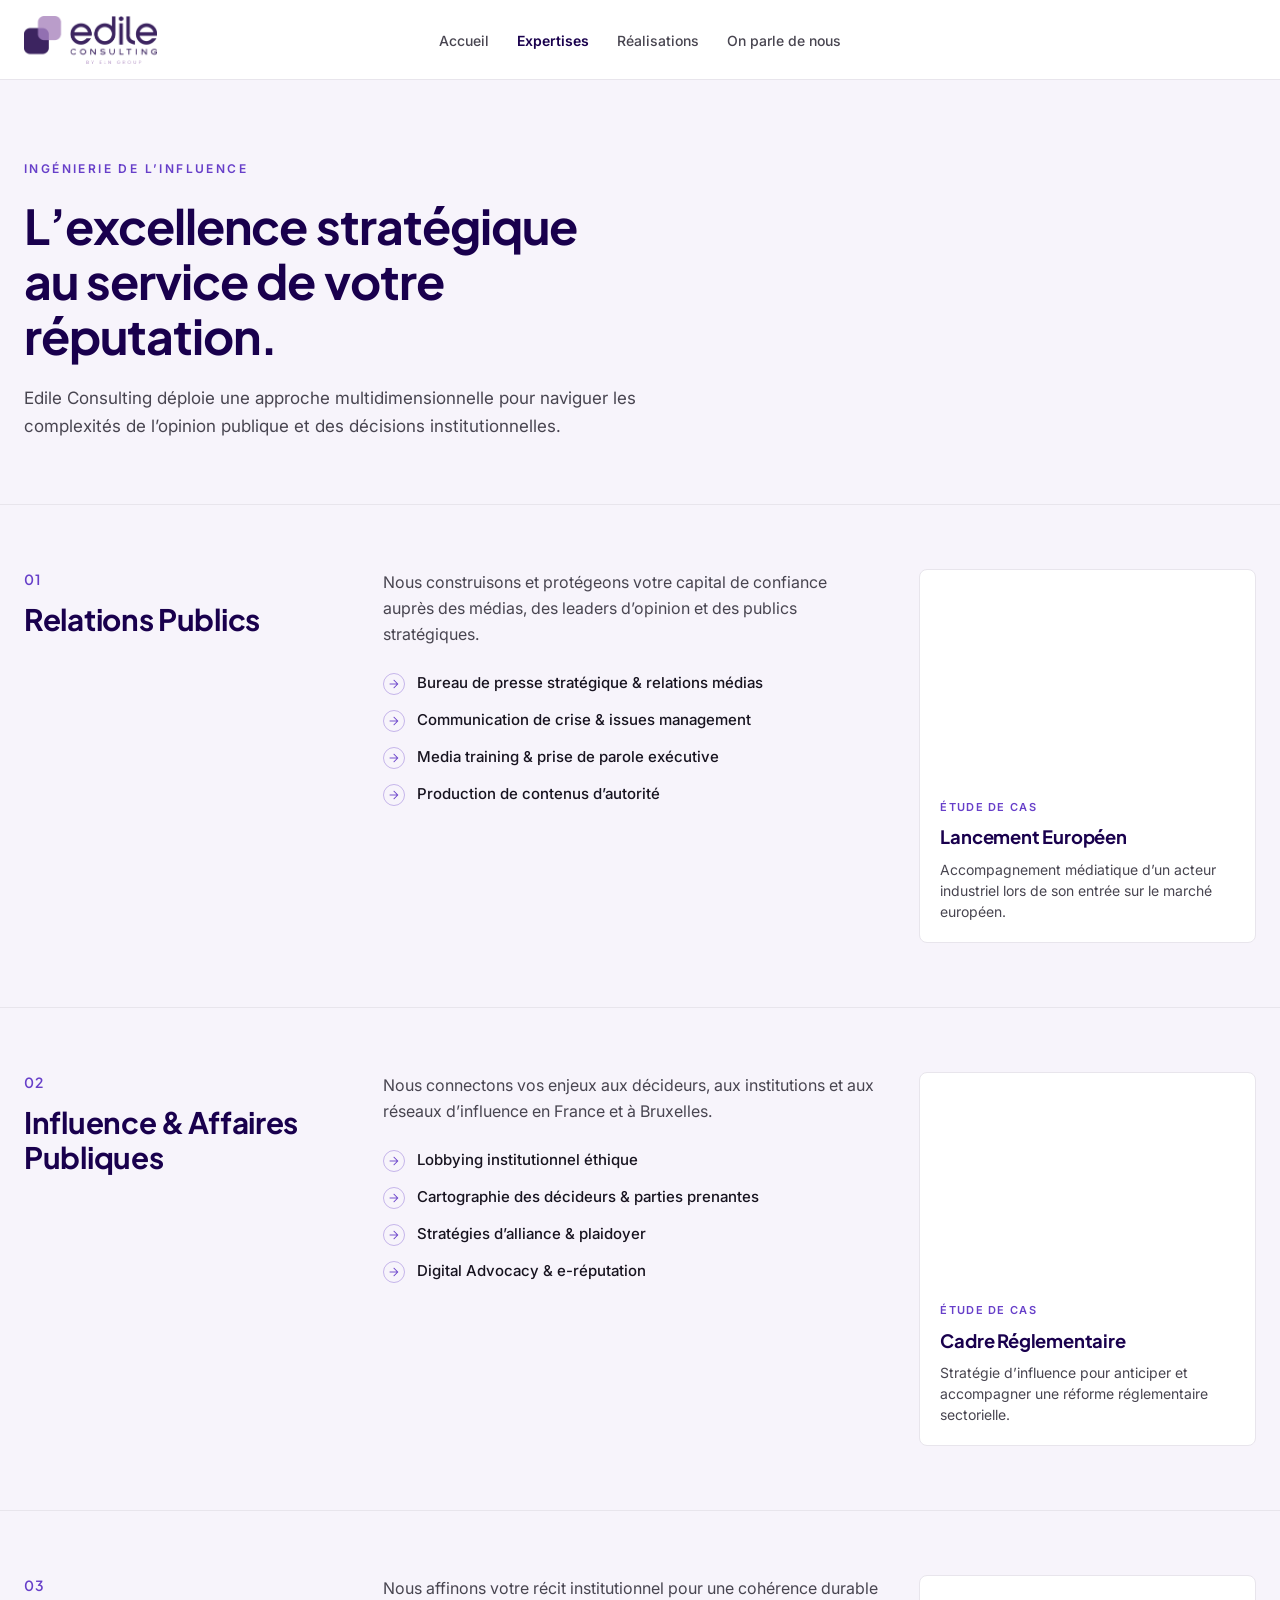
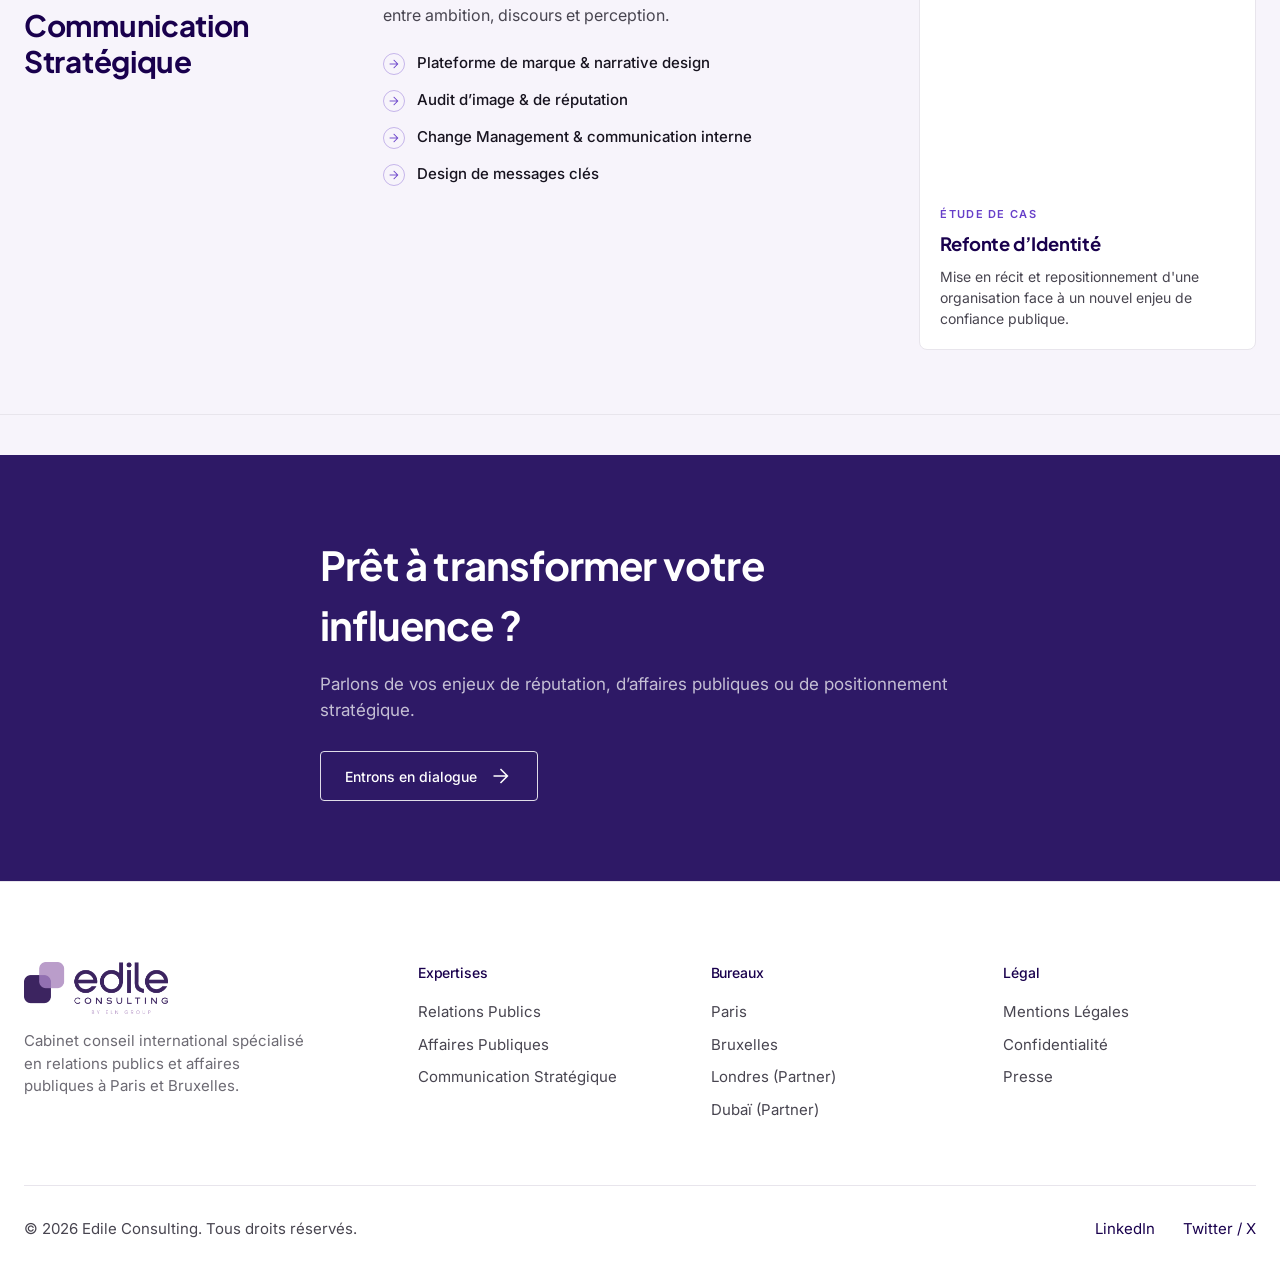
==== expertises.html @ f1bbdf35 "COMMIT 1" ====
<!DOCTYPE html>
<html lang="fr" class="scroll-smooth">
<head>
  <meta charset="utf-8" />
  <meta name="viewport" content="width=device-width, initial-scale=1.0" />
  <meta name="description" content="Nos expertises — Relations Publics, Influence & Affaires Publiques, Communication Stratégique | Edile Consulting." />
  <title>Nos Expertises | Edile Consulting</title>
  <link rel="icon" href="favicon.ico" sizes="any" />
  <link rel="icon" type="image/png" href="LOGO/favicon.png" />
  <link rel="apple-touch-icon" href="LOGO/favicon.png" />
  <link rel="preconnect" href="https://fonts.googleapis.com" />
  <link rel="preconnect" href="https://fonts.gstatic.com" crossorigin />
  <link href="https://fonts.googleapis.com/css2?family=Plus+Jakarta+Sans:wght@400;500;600;700&amp;family=Inter:wght@400;500;600&amp;display=swap" rel="stylesheet" />
  <link href="https://fonts.googleapis.com/css2?family=Material+Symbols+Outlined:opsz,wght,FILL,GRAD@24,300,0,0&amp;display=swap" rel="stylesheet" />
  <link rel="stylesheet" href="css/styles.css" />
</head>
<body class="page-inner">
  <header class="site-header is-scrolled" id="main-nav">
    <div class="container header-inner">
      <a class="logo" href="index.html">
        <img src="LOGO/edile%20logo1.png" alt="Edile Consulting" width="180" height="65" />
      </a>

      <nav class="nav-desktop" aria-label="Navigation principale">
        <a href="index.html">Accueil</a>
        <a href="expertises.html" aria-current="page">Expertises</a>
        <a href="realisations.html">Réalisations</a>
        <a href="on-parle-de-nous.html">On parle de nous</a>
      </nav>

      <button class="menu-toggle" type="button" aria-label="Ouvrir le menu" aria-expanded="false" aria-controls="mobile-menu">
        <span class="material-symbols-outlined" aria-hidden="true">menu</span>
      </button>
    </div>

    <nav class="nav-mobile" id="mobile-menu" aria-label="Navigation mobile" hidden>
      <a href="index.html">Accueil</a>
      <a href="expertises.html" aria-current="page">Expertises</a>
      <a href="realisations.html">Réalisations</a>
      <a href="on-parle-de-nous.html">On parle de nous</a>
    </nav>
  </header>

  <main>
    <section class="exp-hero" aria-labelledby="expertises-title">
      <div class="container">
        <span class="eyebrow">Ingénierie de l’influence</span>
        <h1 id="expertises-title">L’excellence stratégique au service de votre réputation.</h1>
        <p class="exp-hero-lead">
          Edile Consulting déploie une approche multidimensionnelle pour naviguer les complexités de l’opinion publique et des décisions institutionnelles.
        </p>
      </div>
    </section>

    <section class="exp-blocks" aria-label="Domaines d’expertise">
      <!-- 01 -->
      <article class="exp-block" id="relations-publics" data-reveal>
        <div class="container exp-block-grid">
          <header class="exp-block-head">
            <span class="exp-block-num">01</span>
            <h2>Relations Publics</h2>
          </header>

          <div class="exp-block-body">
            <p>
              Nous construisons et protégeons votre capital de confiance auprès des médias, des leaders d’opinion et des publics stratégiques.
            </p>
            <ul class="exp-list">
              <li>
                <span class="material-symbols-outlined" aria-hidden="true">arrow_forward</span>
                Bureau de presse stratégique &amp; relations médias
              </li>
              <li>
                <span class="material-symbols-outlined" aria-hidden="true">arrow_forward</span>
                Communication de crise &amp; issues management
              </li>
              <li>
                <span class="material-symbols-outlined" aria-hidden="true">arrow_forward</span>
                Media training &amp; prise de parole exécutive
              </li>
              <li>
                <span class="material-symbols-outlined" aria-hidden="true">arrow_forward</span>
                Production de contenus d’autorité
              </li>
            </ul>
          </div>

          <aside class="case-card">
            <div class="case-card-media case-card-media--1" role="img" aria-label="Salle de conférence européenne"></div>
            <div class="case-card-content">
              <span class="case-card-label">Étude de cas</span>
              <h3>Lancement Européen</h3>
              <p>Accompagnement médiatique d’un acteur industriel lors de son entrée sur le marché européen.</p>
            </div>
          </aside>
        </div>
      </article>

      <!-- 02 -->
      <article class="exp-block" id="affaires-publiques" data-reveal>
        <div class="container exp-block-grid">
          <header class="exp-block-head">
            <span class="exp-block-num">02</span>
            <h2>Influence &amp; Affaires Publiques</h2>
          </header>

          <div class="exp-block-body">
            <p>
              Nous connectons vos enjeux aux décideurs, aux institutions et aux réseaux d’influence en France et à Bruxelles.
            </p>
            <ul class="exp-list">
              <li>
                <span class="material-symbols-outlined" aria-hidden="true">arrow_forward</span>
                Lobbying institutionnel éthique
              </li>
              <li>
                <span class="material-symbols-outlined" aria-hidden="true">arrow_forward</span>
                Cartographie des décideurs &amp; parties prenantes
              </li>
              <li>
                <span class="material-symbols-outlined" aria-hidden="true">arrow_forward</span>
                Stratégies d’alliance &amp; plaidoyer
              </li>
              <li>
                <span class="material-symbols-outlined" aria-hidden="true">arrow_forward</span>
                Digital Advocacy &amp; e-réputation
              </li>
            </ul>
          </div>

          <aside class="case-card">
            <div class="case-card-media case-card-media--2" role="img" aria-label="Architecture institutionnelle moderne"></div>
            <div class="case-card-content">
              <span class="case-card-label">Étude de cas</span>
              <h3>Cadre Réglementaire</h3>
              <p>Stratégie d’influence pour anticiper et accompagner une réforme réglementaire sectorielle.</p>
            </div>
          </aside>
        </div>
      </article>

      <!-- 03 -->
      <article class="exp-block" id="strategie-marque" data-reveal>
        <div class="container exp-block-grid">
          <header class="exp-block-head">
            <span class="exp-block-num">03</span>
            <h2>Communication Stratégique</h2>
          </header>

          <div class="exp-block-body">
            <p>
              Nous affinons votre récit institutionnel pour une cohérence durable entre ambition, discours et perception.
            </p>
            <ul class="exp-list">
              <li>
                <span class="material-symbols-outlined" aria-hidden="true">arrow_forward</span>
                Plateforme de marque &amp; narrative design
              </li>
              <li>
                <span class="material-symbols-outlined" aria-hidden="true">arrow_forward</span>
                Audit d’image &amp; de réputation
              </li>
              <li>
                <span class="material-symbols-outlined" aria-hidden="true">arrow_forward</span>
                Change Management &amp; communication interne
              </li>
              <li>
                <span class="material-symbols-outlined" aria-hidden="true">arrow_forward</span>
                Design de messages clés
              </li>
            </ul>
          </div>

          <aside class="case-card">
            <div class="case-card-media case-card-media--3" role="img" aria-label="Supports de marque institutionnelle"></div>
            <div class="case-card-content">
              <span class="case-card-label">Étude de cas</span>
              <h3>Refonte d’Identité</h3>
              <p>Mise en récit et repositionnement d'une organisation face à un nouvel enjeu de confiance publique.</p>
            </div>
          </aside>
        </div>
      </article>
    </section>

    <section class="exp-cta" data-reveal>
      <div class="container exp-cta-inner">
        <h2>Prêt à transformer votre influence&nbsp;?</h2>
        <p>Parlons de vos enjeux de réputation, d’affaires publiques ou de positionnement stratégique.</p>
        <a class="btn btn-outline-light" href="index.html#contact">
          Entrons en dialogue
          <span class="material-symbols-outlined" aria-hidden="true">arrow_forward</span>
        </a>
      </div>
    </section>
  </main>

  <footer class="site-footer">
    <div class="container footer-grid">
      <div class="footer-brand">
        <a class="footer-logo" href="index.html">
          <img src="LOGO/edile%20logo1.png" alt="Edile Consulting" width="160" height="58" />
        </a>
        <p>Cabinet conseil international spécialisé en relations publics et affaires publiques à Paris et Bruxelles.</p>
      </div>
      <div>
        <h4>Expertises</h4>
        <ul>
          <li><a href="expertises.html#relations-publics">Relations Publics</a></li>
          <li><a href="expertises.html#affaires-publiques">Affaires Publiques</a></li>
          <li><a href="expertises.html#strategie-marque">Communication Stratégique</a></li>
        </ul>
      </div>
      <div>
        <h4>Bureaux</h4>
        <ul>
          <li><a href="index.html#bureaux">Paris</a></li>
          <li><a href="index.html#bureaux">Bruxelles</a></li>
          <li><span>Londres (Partner)</span></li>
          <li><span>Dubaï (Partner)</span></li>
        </ul>
      </div>
      <div>
        <h4>Légal</h4>
        <ul>
          <li><a href="#">Mentions Légales</a></li>
          <li><a href="#">Confidentialité</a></li>
          <li><a href="#">Presse</a></li>
        </ul>
      </div>
    </div>
    <div class="container footer-bottom">
      <span>© 2026 Edile Consulting. Tous droits réservés.</span>
      <div class="footer-social">
        <a href="#" aria-label="LinkedIn">LinkedIn</a>
        <a href="#" aria-label="Twitter / X">Twitter / X</a>
      </div>
    </div>
  </footer>

  <script src="js/main.js" defer></script>
</body>
</html>
---- css/styles.css ----
/* ============================================
   Edile Consulting — Design System
   ============================================ */

:root {
  /* Brand */
  --primary: #19004d;
  --primary-container: #2e1966;
  --secondary: #673fc9;
  --secondary-soft: #805ae4;
  --lavande: #c4a8f2;
  --primary-fixed: #e8ddff;

  /* Surfaces */
  --bg: #f8f7fa;
  --surface: #fef7ff;
  --surface-low: #f9f1ff;
  --surface-container: #f4eafc;
  --white: #ffffff;
  --outline: #e8e5ec;
  --outline-strong: #cac4d2;

  /* Text */
  --text: #17131f;
  --text-muted: #484550;
  --text-soft: #797581;

  /* Type */
  --font-display: "Plus Jakarta Sans", sans-serif;
  --font-body: Inter, sans-serif;

  /* Layout */
  --container: 1280px;
  --gutter: 24px;
  --radius: 4px;
  --radius-lg: 8px;
  --header-h: 80px;
  --ease: cubic-bezier(0.22, 1, 0.36, 1);
  --shadow-soft: 0 4px 20px rgba(23, 19, 31, 0.04);

  /* Motion */
  --reveal-duration: 900ms;
}

*,
*::before,
*::after {
  box-sizing: border-box;
}

html {
  scroll-behavior: smooth;
}

body {
  margin: 0;
  font-family: var(--font-body);
  font-size: 16px;
  line-height: 1.5;
  color: var(--text);
  background: var(--bg);
  -webkit-font-smoothing: antialiased;
}

img {
  max-width: 100%;
  display: block;
}

a {
  color: inherit;
  text-decoration: none;
}

button,
input,
textarea {
  font: inherit;
}

ul {
  margin: 0;
  padding: 0;
  list-style: none;
}

h1,
h2,
h3,
h4 {
  font-family: var(--font-display);
  font-weight: 600;
  letter-spacing: -0.01em;
  margin: 0;
}

p {
  margin: 0;
}

.material-symbols-outlined {
  font-variation-settings: "FILL" 0, "wght" 300, "GRAD" 0, "opsz" 24;
  vertical-align: middle;
}

.container {
  width: min(100% - (var(--gutter) * 2), var(--container));
  margin-inline: auto;
}

.section {
  padding-block: 80px;
}

.section-head {
  margin-bottom: 48px;
  max-width: 36rem;
}

.section-head h2 {
  font-size: clamp(1.75rem, 3vw, 2rem);
  line-height: 1.25;
  color: var(--primary);
  margin-bottom: 12px;
}

.section-head p {
  color: var(--text-muted);
}

.eyebrow {
  display: block;
  font-size: 12px;
  font-weight: 600;
  letter-spacing: 0.2em;
  text-transform: uppercase;
  color: var(--secondary);
  margin-bottom: 16px;
}

.lead {
  font-size: 18px;
  line-height: 1.55;
  color: var(--text-muted);
}

/* Buttons */
.btn {
  display: inline-flex;
  align-items: center;
  justify-content: center;
  gap: 12px;
  padding: 12px 24px;
  border-radius: var(--radius);
  border: 1px solid transparent;
  font-size: 14px;
  font-weight: 500;
  line-height: 1.4;
  cursor: pointer;
  transition: background-color 0.3s var(--ease), color 0.3s var(--ease), border-color 0.3s var(--ease), transform 0.3s var(--ease);
}

.btn-contact {
  background: var(--white);
  color: var(--primary);
}

.btn-contact:hover {
  background: rgba(255, 255, 255, 0.9);
}

.site-header.is-scrolled .btn-contact {
  background: var(--primary);
  color: var(--white);
}

.site-header.is-scrolled .btn-contact:hover {
  background: var(--primary-container);
}

.btn-outline-light {
  border-color: rgba(255, 255, 255, 0.85);
  color: var(--white);
  background: transparent;
}

.btn-outline-light:hover {
  background: var(--white);
  color: var(--primary);
}

.btn-primary {
  background: var(--primary);
  color: var(--white);
}

.btn-primary:hover {
  background: var(--primary-container);
}

.btn-primary .material-symbols-outlined {
  transition: transform 0.3s var(--ease);
}

.btn-primary:hover .material-symbols-outlined {
  transform: translateX(4px);
}

.btn-submit {
  width: 100%;
  margin-top: 8px;
  padding: 16px 24px;
  background: var(--white);
  color: var(--primary);
  font-family: var(--font-display);
  font-size: 18px;
  font-weight: 600;
}

.btn-submit:hover {
  background: rgba(255, 255, 255, 0.92);
}

.btn-submit .material-symbols-outlined {
  transition: transform 0.3s var(--ease);
}

.btn-submit:hover .material-symbols-outlined {
  transform: translateX(6px);
}

/* Header */
.site-header {
  position: fixed;
  inset: 0 0 auto;
  z-index: 100;
  height: var(--header-h);
  transition: background-color 0.4s ease, border-color 0.4s ease, box-shadow 0.4s ease;
  border-bottom: 1px solid transparent;
}

.site-header.is-scrolled {
  background: rgba(255, 255, 255, 0.95);
  border-bottom-color: var(--outline);
  backdrop-filter: blur(12px);
}

.header-inner {
  position: relative;
  display: flex;
  align-items: center;
  justify-content: space-between;
  height: 100%;
  gap: 24px;
}

.logo {
  display: inline-flex;
  align-items: center;
  flex-shrink: 0;
  line-height: 0;
}

.logo img {
  display: block;
  height: 42px;
  width: auto;
  transition: filter 0.35s ease, opacity 0.35s ease;
}

/* Logo clair sur hero sombre */
.site-header:not(.is-scrolled) .logo img {
  filter: brightness(0) invert(1);
}

.site-header.is-scrolled .logo img,
.page-inner .site-header .logo img {
  filter: none;
}

@media (min-width: 900px) {
  .logo img {
    height: 48px;
  }
}

.nav-desktop {
  display: none;
  align-items: center;
  justify-content: center;
  gap: 40px;
}

.nav-desktop a {
  font-size: 14px;
  font-weight: 500;
  color: rgba(255, 255, 255, 0.9);
  transition: color 0.25s ease;
}

.nav-desktop a:hover {
  color: var(--white);
}

.nav-desktop a[aria-current="page"] {
  color: var(--white);
  font-weight: 600;
}

.site-header.is-scrolled .nav-desktop a {
  color: var(--text-muted);
}

.site-header.is-scrolled .nav-desktop a:hover,
.site-header.is-scrolled .nav-desktop a[aria-current="page"] {
  color: var(--primary);
}

.nav-divider {
  width: 1px;
  height: 16px;
  background: rgba(255, 255, 255, 0.2);
}

.site-header.is-scrolled .nav-divider {
  background: var(--outline);
}

.lang-switch {
  display: flex;
  align-items: center;
  gap: 8px;
  font-size: 12px;
  font-weight: 600;
  letter-spacing: 0.08em;
  text-transform: uppercase;
  color: rgba(255, 255, 255, 0.55);
}

.site-header.is-scrolled .lang-switch {
  color: var(--text-soft);
}

.lang-btn {
  background: none;
  border: 0;
  padding: 0;
  color: inherit;
  cursor: pointer;
}

.lang-btn.is-active,
.lang-btn:hover {
  color: var(--white);
}

.site-header.is-scrolled .lang-btn.is-active,
.site-header.is-scrolled .lang-btn:hover {
  color: var(--primary);
}

.btn-contact {
  display: none;
}

.menu-toggle {
  display: inline-flex;
  align-items: center;
  justify-content: center;
  background: none;
  border: 0;
  color: var(--white);
  cursor: pointer;
  padding: 4px;
}

.site-header.is-scrolled .menu-toggle {
  color: var(--primary);
}

.nav-mobile {
  display: flex;
  flex-direction: column;
  gap: 8px;
  padding: 16px var(--gutter) 24px;
  background: var(--white);
  border-bottom: 1px solid var(--outline);
}

.nav-mobile[hidden] {
  display: none;
}

.nav-mobile a {
  padding: 12px 0;
  border-bottom: 1px solid var(--outline);
  color: var(--primary);
  font-weight: 500;
}

.nav-mobile a:last-child {
  border-bottom: 0;
}

@media (min-width: 900px) {
  .nav-desktop {
    display: flex;
    position: absolute;
    left: 50%;
    top: 50%;
    transform: translate(-50%, -50%);
    gap: 28px;
  }

  .btn-contact {
    display: inline-flex;
  }

  .menu-toggle,
  .nav-mobile {
    display: none !important;
  }
}

/* Hero */
.hero {
  position: relative;
  min-height: 100vh;
  min-height: 100dvh;
  display: grid;
  place-items: center;
  overflow: hidden;
  background: var(--primary);
  color: var(--white);
}

.hero-media {
  position: absolute;
  inset: 0;
}

.hero-video {
  position: absolute;
  inset: 0;
  width: 100%;
  height: 100%;
  object-fit: cover;
  object-position: center;
  transform: scale(1.02);
}

.hero-overlay {
  position: absolute;
  inset: 0;
  z-index: 1;
  background: linear-gradient(
    180deg,
    rgba(25, 0, 77, 0.45) 0%,
    rgba(46, 25, 102, 0.55) 45%,
    rgba(25, 0, 77, 0.82) 100%
  );
}

.hero-content {
  position: relative;
  z-index: 2;
  text-align: center;
  max-width: 52rem;
  padding-block: calc(var(--header-h) + 48px) 96px;
  animation: fade-up 1.1s var(--ease) both;
}

.hero-brand {
  font-family: var(--font-display);
  font-size: clamp(1.75rem, 4vw, 2.75rem);
  font-weight: 700;
  letter-spacing: -0.03em;
  margin-bottom: 20px;
  color: var(--white);
}

.hero-content h1 {
  font-size: clamp(2rem, 5vw, 3rem);
  line-height: 1.15;
  letter-spacing: -0.02em;
  font-weight: 700;
  margin-bottom: 20px;
}

.hero-lead {
  font-size: clamp(1rem, 2vw, 1.125rem);
  line-height: 1.6;
  max-width: 38rem;
  margin: 0 auto 32px;
  color: rgba(255, 255, 255, 0.82);
}

.hero-actions {
  display: flex;
  justify-content: center;
}

.hero-scroll {
  position: absolute;
  bottom: 32px;
  left: 50%;
  transform: translateX(-50%);
  z-index: 2;
  color: rgba(255, 255, 255, 0.55);
  animation: bounce 2s ease-in-out infinite;
}

/* Intro */
.intro {
  background: var(--surface);
  border-bottom: 1px solid var(--outline-strong);
}

.intro-grid {
  display: grid;
  gap: 40px;
}

.intro-copy h2 {
  font-size: clamp(1.75rem, 3vw, 2rem);
  line-height: 1.25;
  color: var(--primary);
  margin-bottom: 16px;
}

.intro-copy p {
  max-width: 36rem;
  font-size: 18px;
  line-height: 1.55;
  color: var(--text-muted);
}

.intro-stats {
  display: grid;
  grid-template-columns: 1fr 1fr;
  gap: 24px;
}

.stat-value {
  font-family: var(--font-display);
  font-size: clamp(2rem, 4vw, 2.75rem);
  font-weight: 700;
  letter-spacing: -0.02em;
  color: var(--primary);
  margin-bottom: 8px;
}

.stat-label {
  font-size: 14px;
  font-weight: 500;
  text-transform: uppercase;
  letter-spacing: 0.02em;
  color: var(--text-muted);
}

@media (min-width: 900px) {
  .intro-grid {
    grid-template-columns: 7fr 5fr;
    align-items: center;
    gap: 48px;
  }

  .intro-stats {
    border-left: 1px solid var(--outline-strong);
    padding-left: 40px;
  }
}

/* Expertises accordion */
.expertises {
  background: var(--white);
}

.accordion-item {
  border-top: 1px solid var(--outline);
  transition: background-color 0.35s ease;
  scroll-margin-top: calc(var(--header-h) + 24px);
}

.accordion-item:last-child {
  border-bottom: 1px solid var(--outline);
}

.accordion-item.is-open,
.accordion-item:hover {
  background: var(--surface-container);
}

.accordion-trigger {
  width: 100%;
  display: flex;
  align-items: center;
  gap: 24px;
  padding: 28px 8px;
  background: none;
  border: 0;
  cursor: pointer;
  text-align: left;
  color: var(--primary);
}

.accordion-index {
  font-size: 12px;
  font-weight: 600;
  letter-spacing: 0.05em;
  color: var(--text-soft);
  min-width: 1.5rem;
}

.accordion-title {
  flex: 1;
  font-family: var(--font-display);
  font-size: clamp(1.15rem, 2.5vw, 1.5rem);
  font-weight: 600;
  transition: transform 0.35s var(--ease);
}

.accordion-item:hover .accordion-title {
  transform: translateX(8px);
}

.accordion-icon {
  transition: transform 0.35s var(--ease);
}

.accordion-item.is-open .accordion-icon {
  transform: rotate(45deg);
}

.accordion-panel {
  overflow: hidden;
  max-height: 0;
  opacity: 0;
  transition: max-height 0.5s var(--ease), opacity 0.35s ease, padding 0.35s ease;
  padding: 0 8px 0 calc(8px + 1.5rem + 24px);
}

.accordion-item.is-open .accordion-panel {
  max-height: 520px;
  opacity: 1;
  padding-bottom: 28px;
}

.accordion-panel[hidden] {
  display: block;
}

.accordion-grid {
  display: grid;
  gap: 24px;
  max-width: 52rem;
}

.accordion-grid p,
.accordion-grid li {
  color: var(--text-muted);
}

.accordion-extra {
  margin-top: 12px;
}

.accordion-grid ul {
  display: grid;
  gap: 8px;
}

.accordion-grid li {
  display: flex;
  align-items: center;
  gap: 10px;
  font-size: 14px;
  font-weight: 500;
}

.accordion-grid li::before {
  content: "";
  width: 4px;
  height: 4px;
  border-radius: 50%;
  background: var(--secondary);
  flex-shrink: 0;
}

@media (min-width: 768px) {
  .accordion-grid {
    grid-template-columns: 1fr 1fr;
  }
}

/* Expertise teasers (homepage) */
.section-head--row {
  display: flex;
  flex-direction: column;
  gap: 24px;
  max-width: none;
  align-items: flex-start;
}

.section-head--row > div {
  max-width: 36rem;
}

.btn-expertise-all {
  flex-shrink: 0;
}

.expertise-teasers {
  display: grid;
  gap: 0;
}

.expertise-teaser {
  display: grid;
  grid-template-columns: auto 1fr;
  gap: 12px 24px;
  align-items: center;
  padding: 28px 8px;
  border-top: 1px solid var(--outline);
  transition: background-color 0.35s ease;
}

.expertise-teaser:last-child {
  border-bottom: 1px solid var(--outline);
}

.expertise-teaser:hover {
  background: var(--surface-container);
}

.expertise-teaser-index {
  font-size: 12px;
  font-weight: 600;
  letter-spacing: 0.05em;
  color: var(--text-soft);
}

.expertise-teaser-body h3 {
  font-size: clamp(1.15rem, 2.5vw, 1.5rem);
  color: var(--primary);
  margin-bottom: 6px;
  transition: transform 0.35s var(--ease);
}

.expertise-teaser:hover .expertise-teaser-body h3 {
  transform: translateX(8px);
}

.expertise-teaser-body p {
  color: var(--text-muted);
  font-size: 15px;
}

.btn-voir-plus {
  grid-column: 2;
  display: inline-flex;
  align-items: center;
  gap: 8px;
  width: fit-content;
  margin-top: 4px;
  padding: 8px 0;
  font-size: 14px;
  font-weight: 500;
  color: var(--secondary);
  border-bottom: 1px solid transparent;
  transition: color 0.25s ease, border-color 0.25s ease;
}

.btn-voir-plus .material-symbols-outlined {
  font-size: 18px;
  transition: transform 0.3s var(--ease);
}

.btn-voir-plus:hover {
  color: var(--primary);
  border-bottom-color: var(--primary);
}

.btn-voir-plus:hover .material-symbols-outlined {
  transform: translate(2px, -2px);
}

@media (min-width: 768px) {
  .section-head--row {
    flex-direction: row;
    justify-content: space-between;
    align-items: flex-end;
  }

  .expertise-teaser {
    grid-template-columns: auto 1fr auto;
    align-items: center;
  }

  .btn-voir-plus {
    grid-column: auto;
    margin-top: 0;
    padding: 10px 16px;
    border: 1px solid var(--outline);
    border-radius: var(--radius);
  }

  .btn-voir-plus:hover {
    border-color: var(--primary);
    background: var(--white);
  }
}

/* Inner page — Expertises (layout maquette) */
.page-inner {
  background: #f7f4fb;
}

.page-inner .site-header {
  background: rgba(255, 255, 255, 0.95);
  border-bottom-color: var(--outline);
  backdrop-filter: blur(12px);
}

.exp-hero {
  padding: calc(var(--header-h) + 64px) 0 48px;
}

.exp-hero .eyebrow {
  margin-bottom: 20px;
}

.exp-hero h1 {
  font-size: clamp(2rem, 4.5vw, 3rem);
  font-weight: 700;
  letter-spacing: -0.02em;
  line-height: 1.15;
  color: var(--primary);
  max-width: 18ch;
  margin-bottom: 20px;
}

.exp-hero-lead {
  font-size: 17px;
  line-height: 1.65;
  color: var(--text-muted);
  max-width: 40rem;
}

.exp-blocks {
  padding-bottom: 40px;
}

.exp-block {
  padding-block: 48px;
  border-top: 1px solid var(--outline);
  scroll-margin-top: calc(var(--header-h) + 24px);
}

.exp-block:last-child {
  border-bottom: 1px solid var(--outline);
}

.exp-block-grid {
  display: grid;
  gap: 32px;
}

.exp-block-num {
  display: block;
  font-family: var(--font-display);
  font-size: 14px;
  font-weight: 600;
  letter-spacing: 0.06em;
  color: var(--secondary);
  margin-bottom: 12px;
}

.exp-block-head h2 {
  font-size: clamp(1.5rem, 3vw, 1.85rem);
  font-weight: 700;
  color: var(--primary);
  line-height: 1.2;
}

.exp-block-body > p {
  font-size: 16px;
  line-height: 1.65;
  color: var(--text-muted);
  margin-bottom: 24px;
  max-width: 36rem;
}

.exp-list {
  display: grid;
  gap: 14px;
}

.exp-list li {
  display: flex;
  align-items: flex-start;
  gap: 12px;
  font-size: 15px;
  font-weight: 500;
  color: var(--text);
  line-height: 1.45;
}

.exp-list .material-symbols-outlined {
  flex-shrink: 0;
  width: 22px;
  height: 22px;
  display: inline-flex;
  align-items: center;
  justify-content: center;
  margin-top: 1px;
  font-size: 14px;
  color: var(--secondary);
  border: 1px solid rgba(103, 63, 201, 0.35);
  border-radius: 50%;
}

.case-card {
  background: var(--white);
  border: 1px solid var(--outline);
  border-radius: var(--radius-lg);
  overflow: hidden;
  transition: transform 0.35s var(--ease), box-shadow 0.35s var(--ease);
}

.case-card:hover {
  transform: translateY(-3px);
  box-shadow: var(--shadow-soft);
}

.case-card-media {
  aspect-ratio: 16 / 10;
  background-size: cover;
  background-position: center;
}

.case-card-media--1 {
  background-image: url("https://lh3.googleusercontent.com/aida-public/[base64]");
}

.case-card-media--2 {
  background-image: url("https://lh3.googleusercontent.com/aida-public/[base64]");
}

.case-card-media--3 {
  background-image: url("https://lh3.googleusercontent.com/aida-public/[base64]");
}

.case-card-content {
  padding: 20px;
}

.case-card-label {
  display: block;
  font-size: 11px;
  font-weight: 600;
  letter-spacing: 0.12em;
  text-transform: uppercase;
  color: var(--secondary);
  margin-bottom: 8px;
}

.case-card-content h3 {
  font-size: 1.15rem;
  font-weight: 700;
  color: var(--primary);
  margin-bottom: 8px;
}

.case-card-content p {
  font-size: 14px;
  line-height: 1.5;
  color: var(--text-muted);
}

.exp-cta {
  background: var(--primary-container);
  color: var(--white);
  padding: 80px 0;
}

.exp-cta-inner {
  max-width: 40rem;
}

.exp-cta h2 {
  font-size: clamp(1.75rem, 3.5vw, 2.5rem);
  font-weight: 700;
  letter-spacing: -0.02em;
  margin-bottom: 16px;
}

.exp-cta p {
  font-size: 17px;
  line-height: 1.55;
  color: rgba(255, 255, 255, 0.72);
  margin-bottom: 28px;
}

@media (min-width: 900px) {
  .exp-hero {
    padding: calc(var(--header-h) + 80px) 0 64px;
  }

  .exp-block {
    padding-block: 64px;
  }

  .exp-block-grid {
    grid-template-columns: 0.9fr 1.4fr 0.95fr;
    gap: 40px;
    align-items: start;
  }

  .exp-block-head {
    position: sticky;
    top: calc(var(--header-h) + 24px);
  }
}

/* Approche */
.approche {
  background: var(--white);
  overflow: hidden;
}

.approche-grid {
  display: grid;
  gap: 48px;
  align-items: center;
}

.approche-visual {
  position: relative;
}

.approche-portrait {
  aspect-ratio: 4 / 5;
  background:
    linear-gradient(180deg, transparent 60%, rgba(25, 0, 77, 0.2)),
    url("../IMAGE/IAMGE%20SIHEM%20HERO%20PAGE.jpg")
      center / cover no-repeat;
  border: 1px solid var(--outline);
}

.approche-quote {
  display: none;
  margin: 0;
  position: absolute;
  right: -16px;
  bottom: -16px;
  max-width: 20rem;
  background: var(--white);
  border: 1px solid var(--outline);
  padding: 24px;
}

.approche-quote p {
  font-style: italic;
  color: var(--primary);
  line-height: 1.55;
  margin-bottom: 16px;
}

.approche-quote cite {
  display: block;
  font-family: var(--font-display);
  font-style: normal;
  font-weight: 700;
  font-size: 1.15rem;
  color: var(--primary);
}

.approche-quote span {
  display: block;
  margin-top: 4px;
  font-size: 12px;
  font-weight: 600;
  letter-spacing: 0.08em;
  text-transform: uppercase;
  color: var(--text-muted);
}

.approche-copy h2 {
  font-size: clamp(1.75rem, 3vw, 2rem);
  color: var(--primary);
  margin-bottom: 20px;
}

.approche-copy .lead {
  margin-bottom: 16px;
}

.approche-copy > p:not(.lead) {
  color: var(--text-muted);
  margin-bottom: 40px;
}

.value-grid {
  display: grid;
  grid-template-columns: 1fr 1fr;
  gap: 24px;
}

.value-item {
  border-top: 1px solid var(--outline);
  padding-top: 16px;
}

.value-item h3 {
  font-family: var(--font-body);
  font-size: 14px;
  font-weight: 500;
  color: var(--primary);
  margin-bottom: 8px;
}

.value-item p {
  font-size: 12px;
  font-weight: 600;
  line-height: 1.4;
  color: var(--text-muted);
}

@media (min-width: 900px) {
  .approche-grid {
    grid-template-columns: 1fr 1fr;
    gap: 80px;
  }

  .approche-quote {
    display: block;
  }
}

/* Notre Équipe */
.equipe {
  background: var(--white);
  overflow: hidden;
}

.equipe-head {
  margin-bottom: 56px;
  max-width: 36rem;
}

.equipe-head h2 {
  font-size: clamp(1.5rem, 3vw, 2rem);
  line-height: 1.3;
  color: var(--primary);
  margin-bottom: 20px;
}

.equipe-rule {
  display: block;
  width: 56px;
  height: 3px;
  background: linear-gradient(90deg, var(--primary-container), var(--secondary));
  border-radius: 2px;
  transform-origin: left center;
}

.equipe.is-visible .equipe-rule {
  animation: rule-draw 0.8s var(--ease) 0.15s both;
}

.equipe-grid {
  display: grid;
  grid-template-columns: repeat(2, 1fr);
  gap: 28px 20px;
}

.team-card {
  opacity: 0;
  transform: translateY(36px);
  transition:
    opacity 0.7s var(--ease),
    transform 0.7s var(--ease);
  transition-delay: calc(var(--i, 0) * 110ms);
}

.equipe.is-visible .team-card {
  opacity: 1;
  transform: none;
}

.team-photo {
  position: relative;
  aspect-ratio: 4 / 5;
  margin-bottom: 16px;
  border-radius: 6px;
  overflow: hidden;
  background: var(--surface-container);
  isolation: isolate;
}

.team-photo::after {
  content: "";
  position: absolute;
  inset: 0;
  background: linear-gradient(180deg, transparent 55%, rgba(25, 0, 77, 0.18));
  opacity: 0;
  transition: opacity 0.45s var(--ease);
  pointer-events: none;
  z-index: 1;
}

.team-card:hover .team-photo::after {
  opacity: 1;
}

.team-photo--sihem {
  background:
    url("../IMAGE/IAMGE%20SIHEM%20HERO%20PAGE.jpg") center 20% / cover no-repeat;
  filter: grayscale(0.35) contrast(1.05);
  transform: scale(1.001);
  transition: filter 0.55s var(--ease), transform 0.7s var(--ease);
}

.team-card:hover .team-photo--sihem {
  filter: grayscale(0) contrast(1.05);
  transform: scale(1.06);
}

.team-photo--mono {
  display: grid;
  place-items: center;
  background:
    radial-gradient(circle at 30% 20%, rgba(196, 168, 242, 0.35), transparent 55%),
    linear-gradient(160deg, #3a2478 0%, #1e0a4d 55%, #140533 100%);
}

.team-photo--mono::before {
  content: attr(data-initials);
  font-family: var(--font-display);
  font-size: clamp(1.75rem, 3vw, 2.25rem);
  font-weight: 700;
  letter-spacing: 0.04em;
  color: rgba(255, 255, 255, 0.92);
  z-index: 1;
  transition: transform 0.5s var(--ease), letter-spacing 0.5s var(--ease);
}

.team-card:hover .team-photo--mono::before {
  transform: scale(1.08);
  letter-spacing: 0.08em;
}

.team-photo--tone-2 {
  background:
    radial-gradient(circle at 70% 25%, rgba(128, 90, 228, 0.4), transparent 50%),
    linear-gradient(160deg, #4c2f9e 0%, #24105f 60%, #16083d 100%);
}

.team-photo--tone-3 {
  background:
    radial-gradient(circle at 40% 80%, rgba(205, 189, 255, 0.28), transparent 45%),
    linear-gradient(145deg, #2e1966 0%, #19004d 55%, #0f032e 100%);
}

.team-photo--tone-4 {
  background:
    radial-gradient(circle at 20% 30%, rgba(151, 132, 214, 0.35), transparent 50%),
    linear-gradient(170deg, #523a7b 0%, #2a1558 50%, #160a38 100%);
}

.team-card h3 {
  font-size: 1.05rem;
  font-weight: 700;
  color: var(--primary);
  margin-bottom: 4px;
  transition: color 0.3s ease;
}

.team-card p {
  font-size: 13px;
  line-height: 1.45;
  color: var(--text-muted);
}

.team-card:hover h3 {
  color: var(--secondary);
}

@keyframes rule-draw {
  from {
    transform: scaleX(0);
    opacity: 0;
  }
  to {
    transform: scaleX(1);
    opacity: 1;
  }
}

@media (min-width: 640px) {
  .equipe-grid {
    grid-template-columns: repeat(3, 1fr);
    gap: 32px 24px;
  }
}

@media (min-width: 1024px) {
  .equipe-grid {
    grid-template-columns: repeat(5, 1fr);
    gap: 28px 20px;
  }

  .equipe-head {
    margin-bottom: 64px;
  }

  .team-card h3 {
    font-size: 1rem;
  }

  .team-card p {
    font-size: 12px;
  }
}

@media (prefers-reduced-motion: reduce) {
  .team-card {
    opacity: 1;
    transform: none;
    transition: none;
  }

  .equipe.is-visible .equipe-rule {
    animation: none;
  }
}

/* Réalisations */
.realisations {
  background: var(--white);
}

.projects-grid {
  display: grid;
  gap: 24px;
}

.project {
  display: block;
  color: inherit;
}

.project-media {
  aspect-ratio: 1;
  margin-bottom: 12px;
  border: 1px solid var(--outline);
  overflow: hidden;
  background-size: cover;
  background-position: center;
  transition: transform 0.7s var(--ease);
}

.project:hover .project-media {
  transform: scale(1.03);
}

.project-media--1 {
  background-image: url("../IMAGE/Coupe%20du%20Monde%20FIFA%20Qatar%202022.jpg");
  background-position: center;
}

.project-media--2 {
  background-image: url("../IMAGE/Grand%20Entretien%20avec%20l%20emir%20du%20Qatar.png");
  background-position: center top;
}

.project-media--3 {
  background-image: url("../IMAGE/Interview%20exclusive%20de%20Cheikha%20Moza%20avec%20Paris%20Match.jpg");
  background-position: center top;
}

.project-meta {
  display: flex;
  justify-content: space-between;
  align-items: flex-start;
  gap: 12px;
}

.project-tag {
  display: block;
  font-size: 12px;
  font-weight: 600;
  letter-spacing: 0.08em;
  text-transform: uppercase;
  color: var(--secondary);
}

.project-meta h3 {
  margin-top: 6px;
  font-size: clamp(1.15rem, 2vw, 1.5rem);
  color: var(--primary);
}

.project-meta .material-symbols-outlined {
  color: var(--text-soft);
  transition: color 0.25s ease;
}

.project:hover .material-symbols-outlined {
  color: var(--primary);
}

@media (min-width: 768px) {
  .projects-grid {
    grid-template-columns: repeat(3, 1fr);
  }
}

/* Contact */
.contact {
  background: var(--primary-container);
  color: var(--white);
}

.contact-grid {
  display: grid;
  gap: 48px;
}

.contact-info h2 {
  font-size: clamp(1.75rem, 3vw, 2rem);
  margin-bottom: 16px;
}

.contact-info > p {
  font-size: 18px;
  line-height: 1.55;
  color: rgba(255, 255, 255, 0.7);
  margin-bottom: 40px;
  max-width: 28rem;
}

.contact-list {
  display: grid;
  gap: 28px;
}

.contact-list li {
  display: flex;
  gap: 16px;
  align-items: flex-start;
}

.contact-list .material-symbols-outlined {
  color: var(--primary-fixed);
}

.contact-list strong {
  display: block;
  font-size: 14px;
  font-weight: 500;
  margin-bottom: 4px;
}

.contact-list span,
.contact-list a {
  color: rgba(255, 255, 255, 0.6);
}

.contact-list a:hover {
  color: var(--white);
}

.contact-form {
  background: rgba(255, 255, 255, 0.05);
  border: 1px solid rgba(255, 255, 255, 0.1);
  padding: 32px 24px;
  border-radius: var(--radius-lg);
}

.form-row {
  display: grid;
  gap: 24px;
}

.field {
  display: grid;
  gap: 8px;
  margin-bottom: 24px;
}

.field label {
  font-size: 12px;
  font-weight: 600;
  letter-spacing: 0.05em;
  text-transform: uppercase;
  color: rgba(255, 255, 255, 0.5);
}

.field input,
.field textarea {
  width: 100%;
  background: transparent;
  border: 0;
  border-bottom: 1px solid rgba(255, 255, 255, 0.2);
  border-radius: 0;
  padding: 10px 0;
  color: var(--white);
  outline: none;
  resize: none;
  transition: border-color 0.25s ease, box-shadow 0.25s ease;
}

.field input::placeholder,
.field textarea::placeholder {
  color: rgba(255, 255, 255, 0.35);
}

.field input:focus,
.field textarea:focus {
  border-bottom-color: var(--lavande);
  box-shadow: 0 2px 0 0 rgba(196, 168, 242, 0.35);
}

.form-status {
  margin-top: 16px;
  font-size: 14px;
  color: var(--primary-fixed);
}

.form-status.is-error {
  color: #ffdad6;
}

@media (min-width: 768px) {
  .form-row {
    grid-template-columns: 1fr 1fr;
  }
}

@media (min-width: 1024px) {
  .contact-grid {
    grid-template-columns: 5fr 7fr;
    gap: 80px;
    align-items: start;
  }

  .contact-form {
    padding: 40px;
  }
}

/* Footer */
.site-footer {
  background: var(--white);
  border-top: 1px solid var(--outline);
  padding-block: 80px 40px;
}

.footer-grid {
  display: grid;
  gap: 40px;
}

.footer-logo {
  display: inline-flex;
  align-items: center;
  margin-bottom: 16px;
  line-height: 0;
}

.footer-logo img {
  display: block;
  height: 52px;
  width: auto;
}

.footer-brand p {
  font-size: 15px;
  color: var(--text-muted);
  opacity: 0.8;
  max-width: 18rem;
}

.site-footer h4 {
  font-family: var(--font-body);
  font-size: 14px;
  font-weight: 500;
  color: var(--primary);
  margin-bottom: 16px;
}

.site-footer li + li {
  margin-top: 8px;
}

.site-footer a,
.site-footer span {
  color: var(--text-muted);
  font-size: 15px;
  transition: color 0.25s ease;
}

.site-footer a:hover {
  color: var(--primary);
}

.footer-bottom {
  margin-top: 64px;
  padding-top: 32px;
  border-top: 1px solid var(--outline);
  display: flex;
  flex-direction: column;
  gap: 16px;
  align-items: flex-start;
  justify-content: space-between;
  color: rgba(72, 69, 80, 0.65);
  font-size: 15px;
}

.footer-social {
  display: flex;
  gap: 28px;
}

.footer-social a {
  color: var(--primary);
}

@media (min-width: 768px) {
  .footer-grid {
    grid-template-columns: 1.4fr 1fr 1fr 1fr;
  }

  .footer-bottom {
    flex-direction: row;
    align-items: center;
  }
}

/* Reveal animations */
[data-reveal] {
  opacity: 0;
  transform: translateY(28px);
  transition: opacity var(--reveal-duration) var(--ease), transform var(--reveal-duration) var(--ease);
}

[data-reveal].is-visible {
  opacity: 1;
  transform: none;
}

.hero {
  opacity: 1;
  transform: none;
}

/* Keyframes */
@keyframes fade-up {
  from {
    opacity: 0;
    transform: translateY(24px);
  }
  to {
    opacity: 1;
    transform: none;
  }
}

@keyframes hero-ken {
  to {
    transform: scale(1);
  }
}

@keyframes bounce {
  0%,
  100% {
    transform: translateX(-50%) translateY(0);
  }
  50% {
    transform: translateX(-50%) translateY(8px);
  }
}

@media (prefers-reduced-motion: reduce) {
  html {
    scroll-behavior: auto;
  }

  *,
  *::before,
  *::after {
    animation-duration: 0.01ms !important;
    animation-iteration-count: 1 !important;
    transition-duration: 0.01ms !important;
  }

  [data-reveal] {
    opacity: 1;
    transform: none;
  }
}

/* ============================================
   Page Réalisations
   ============================================ */

.page-realisations {
  background: var(--surface);
}

.rea-hero {
  position: relative;
  min-height: 70vh;
  min-height: 70dvh;
  display: flex;
  align-items: center;
  margin-top: var(--header-h);
  overflow: hidden;
  color: var(--white);
}

.rea-hero-media {
  position: absolute;
  inset: 0;
}

.rea-hero-image {
  position: absolute;
  inset: 0;
  background:
    url("https://lh3.googleusercontent.com/aida-public/[base64]")
      center / cover no-repeat;
  transform: scale(1.04);
  animation: hero-ken 16s ease-out forwards;
}

.rea-hero-overlay {
  position: absolute;
  inset: 0;
  background: linear-gradient(90deg, rgba(46, 25, 102, 0.92), rgba(25, 0, 77, 0.72));
}

.rea-hero-content {
  position: relative;
  z-index: 2;
  padding-block: 64px 96px;
  max-width: 52rem;
  animation: fade-up 1s var(--ease) both;
}

.rea-badge {
  display: inline-block;
  margin-bottom: 20px;
  padding: 6px 12px;
  font-size: 12px;
  font-weight: 600;
  letter-spacing: 0.12em;
  text-transform: uppercase;
  color: var(--primary-fixed);
  background: rgba(100, 82, 159, 0.25);
  border: 1px solid rgba(100, 82, 159, 0.35);
  border-radius: var(--radius);
  backdrop-filter: blur(8px);
}

.rea-hero h1 {
  font-size: clamp(2rem, 5vw, 3rem);
  font-weight: 700;
  letter-spacing: -0.02em;
  line-height: 1.15;
  margin-bottom: 20px;
}

.rea-hero-content > p {
  font-size: clamp(1rem, 2vw, 1.125rem);
  line-height: 1.6;
  color: var(--primary-fixed);
  max-width: 38rem;
  margin-bottom: 36px;
}

.rea-locations {
  display: flex;
  align-items: center;
  gap: 12px;
  padding-left: 16px;
  border-left: 2px solid #64529f;
  font-size: 14px;
  font-weight: 500;
  color: var(--primary-fixed);
}

.rea-locations .dot {
  width: 4px;
  height: 4px;
  border-radius: 50%;
  background: #64529f;
}

.rea-scroll {
  position: absolute;
  bottom: 28px;
  left: 50%;
  transform: translateX(-50%);
  z-index: 2;
  display: flex;
  flex-direction: column;
  align-items: center;
  gap: 6px;
  font-size: 12px;
  font-weight: 600;
  letter-spacing: 0.06em;
  text-transform: uppercase;
  color: rgba(232, 221, 255, 0.75);
  animation: bounce 2s ease-in-out infinite;
}

.rea-intro {
  padding-block: 80px;
  background: var(--surface);
}

.rea-intro-grid {
  display: grid;
  gap: 40px;
}

.rea-intro h2 {
  font-size: clamp(1.5rem, 3vw, 2rem);
  line-height: 1.3;
  color: var(--primary);
}

.rea-intro-copy {
  display: grid;
  gap: 20px;
}

.rea-intro-copy p {
  color: var(--text-muted);
  line-height: 1.65;
}

@media (min-width: 900px) {
  .rea-intro-grid {
    grid-template-columns: 1fr 1fr;
    gap: 80px;
    align-items: start;
  }
}

.rea-filters {
  position: sticky;
  top: var(--header-h);
  z-index: 40;
  background: rgba(254, 247, 255, 0.92);
  border-bottom: 1px solid rgba(202, 196, 210, 0.35);
  backdrop-filter: blur(12px);
  padding-block: 14px;
}

.rea-filter-list {
  display: flex;
  gap: 28px;
  overflow-x: auto;
  scrollbar-width: none;
  -webkit-overflow-scrolling: touch;
}

.rea-filter-list::-webkit-scrollbar {
  display: none;
}

.rea-filter {
  flex-shrink: 0;
  background: none;
  border: 0;
  padding: 6px 0;
  border-bottom: 2px solid transparent;
  font-size: 14px;
  font-weight: 500;
  color: var(--text-muted);
  cursor: pointer;
  white-space: nowrap;
  transition: color 0.25s ease, border-color 0.25s ease;
}

.rea-filter:hover {
  color: var(--primary);
}

.rea-filter.is-active {
  color: var(--primary);
  font-weight: 700;
  border-bottom-color: var(--primary);
}

.rea-projects {
  padding-block: 80px;
  background: var(--white);
}

.rea-projects-list {
  display: grid;
  gap: 96px;
}

.rea-project {
  display: flex;
  flex-direction: column;
  gap: 40px;
  align-items: stretch;
  scroll-margin-top: calc(var(--header-h) + 72px);
  transition: opacity 0.35s ease, transform 0.35s ease;
}

.rea-project.is-filtered-out {
  display: none;
}

.rea-project-copy,
.rea-project-visual {
  min-width: 0;
  width: 100%;
}

.rea-project-meta {
  display: flex;
  align-items: center;
  flex-wrap: wrap;
  gap: 10px;
  margin-bottom: 20px;
  font-size: 12px;
  font-weight: 600;
  letter-spacing: 0.08em;
  text-transform: uppercase;
  color: #64529f;
}

.rea-project-meta .line {
  width: 28px;
  height: 1px;
  background: rgba(100, 82, 159, 0.35);
}

.rea-project-copy h3 {
  font-size: clamp(1.5rem, 3vw, 2rem);
  line-height: 1.25;
  color: var(--text);
  margin-bottom: 20px;
}

.rea-project-text {
  display: grid;
  gap: 14px;
  margin-bottom: 28px;
}

.rea-project-text p {
  color: var(--text-muted);
  line-height: 1.65;
}

.rea-project-link {
  display: inline-flex;
  align-items: center;
  gap: 8px;
  font-size: 14px;
  font-weight: 500;
  color: var(--primary);
  transition: color 0.25s ease;
}

.rea-project-link .material-symbols-outlined {
  font-size: 18px;
  transition: transform 0.3s var(--ease);
}

.rea-project-link:hover {
  color: #64529f;
}

.rea-project-link:hover .material-symbols-outlined {
  transform: translateX(4px);
}

.rea-project-visual {
  display: flex;
  align-items: center;
  justify-content: center;
  aspect-ratio: 1 / 1;
  min-height: 280px;
  padding: 28px;
  background: #f0e8fa;
  border-radius: var(--radius-lg);
  overflow: hidden;
}

.rea-project-visual img {
  width: 100%;
  height: 100%;
  max-height: 100%;
  object-fit: contain;
  transition: transform 0.7s var(--ease);
}

.rea-project:hover .rea-project-visual img {
  transform: scale(1.03);
}

/* Mobile: sur les projets inversés, image d’abord */
.rea-project--reverse .rea-project-visual {
  order: -1;
}

@media (min-width: 1024px) {
  .rea-projects-list {
    gap: 120px;
  }

  /* Impair : texte à gauche, image à droite */
  .rea-project {
    flex-direction: row;
    align-items: center;
    gap: 64px;
  }

  .rea-project-copy,
  .rea-project-visual {
    flex: 1 1 0;
  }

  /* Pair : image à gauche, texte à droite */
  .rea-project--reverse {
    flex-direction: row-reverse;
  }

  .rea-project--reverse .rea-project-visual {
    order: 0;
  }

  .rea-project-visual {
    min-height: 0;
    padding: 40px;
  }
}

.rea-method {
  padding-block: 80px;
  background: var(--surface);
  border-top: 1px solid rgba(121, 117, 129, 0.12);
}

.rea-method h2 {
  text-align: center;
  font-size: clamp(1.75rem, 3vw, 2rem);
  color: var(--primary);
  margin-bottom: 56px;
}

.rea-method-grid {
  display: grid;
  gap: 32px;
}

.rea-step {
  position: relative;
  padding-top: 28px;
  border-top: 1px solid #64529f;
}

.rea-step-num {
  position: absolute;
  top: 0;
  right: 0;
  transform: translateY(-50%);
  padding-inline: 8px;
  background: var(--surface);
  font-family: var(--font-display);
  font-size: 2rem;
  font-weight: 600;
  color: #64529f;
  opacity: 0.22;
  line-height: 1;
}

.rea-step h3 {
  font-size: 1.35rem;
  color: var(--text);
  margin-bottom: 12px;
}

.rea-step p {
  color: var(--text-muted);
  line-height: 1.55;
  font-size: 15px;
}

@media (min-width: 768px) {
  .rea-method-grid {
    grid-template-columns: repeat(2, 1fr);
    gap: 40px;
  }
}

@media (min-width: 1024px) {
  .rea-method-grid {
    grid-template-columns: repeat(4, 1fr);
    gap: 28px;
  }
}

.rea-cta {
  background: var(--primary-container);
  padding-block: 80px;
  text-align: center;
}

.rea-cta-inner {
  max-width: 48rem;
}

.rea-cta h2 {
  font-size: clamp(1.75rem, 4vw, 2.75rem);
  font-weight: 700;
  letter-spacing: -0.02em;
  line-height: 1.2;
  color: #9784d6;
  margin-bottom: 32px;
}

.btn-cta-light {
  background: #9784d6;
  color: var(--primary-container);
  font-weight: 700;
}

.btn-cta-light:hover {
  background: var(--white);
}

.btn-cta-light .material-symbols-outlined {
  transition: transform 0.3s var(--ease);
}

.btn-cta-light:hover .material-symbols-outlined {
  transform: translateX(4px);
}

/* ============================================
   Page On parle de nous
   ============================================ */

.page-presse {
  background: #f7f4fb;
}

.presse-hero {
  padding: calc(var(--header-h) + 72px) 0 56px;
  background:
    radial-gradient(ellipse 80% 60% at 10% 0%, rgba(196, 168, 242, 0.28), transparent 55%),
    linear-gradient(180deg, #f3ecfb 0%, #f7f4fb 100%);
  border-bottom: 1px solid var(--outline);
}

.presse-hero-inner {
  max-width: 44rem;
}

.presse-hero h1 {
  font-size: clamp(2.25rem, 5vw, 3.25rem);
  font-weight: 700;
  letter-spacing: -0.03em;
  color: var(--primary);
  margin-bottom: 16px;
}

.presse-hero-lead {
  font-size: 18px;
  line-height: 1.6;
  color: var(--text-muted);
  max-width: 36rem;
  margin-bottom: 28px;
}

.presse-hero-meta {
  display: flex;
  align-items: center;
  flex-wrap: wrap;
  gap: 12px;
  font-size: 12px;
  font-weight: 600;
  letter-spacing: 0.1em;
  text-transform: uppercase;
  color: var(--secondary);
}

.presse-hero-meta .dot {
  width: 4px;
  height: 4px;
  border-radius: 50%;
  background: var(--lavande);
}

.presse-list {
  padding-block: 72px 40px;
}

.presse-stack {
  display: grid;
  gap: 48px;
}

.presse-card {
  display: grid;
  gap: 0;
  background: var(--white);
  border: 1px solid var(--outline);
  border-radius: 12px;
  overflow: hidden;
  box-shadow: 0 8px 32px rgba(25, 0, 77, 0.04);
  transition: transform 0.45s var(--ease), box-shadow 0.45s var(--ease);
}

.presse-card:hover {
  transform: translateY(-4px);
  box-shadow: 0 16px 48px rgba(25, 0, 77, 0.08);
}

.presse-card-media {
  position: relative;
  aspect-ratio: 16 / 11;
  overflow: hidden;
  background: var(--surface-container);
}

.presse-card-media img {
  width: 100%;
  height: 100%;
  object-fit: cover;
  object-position: center top;
  transition: transform 0.8s var(--ease);
}

.presse-card:hover .presse-card-media img {
  transform: scale(1.04);
}

.presse-card-body {
  padding: 28px 24px 32px;
}

.presse-card-top {
  display: flex;
  align-items: center;
  justify-content: space-between;
  gap: 12px;
  margin-bottom: 14px;
}

.presse-card-top time {
  font-size: 12px;
  font-weight: 600;
  letter-spacing: 0.08em;
  text-transform: uppercase;
  color: var(--secondary);
}

.presse-tag {
  display: inline-flex;
  padding: 4px 10px;
  font-size: 11px;
  font-weight: 600;
  letter-spacing: 0.04em;
  text-transform: uppercase;
  color: var(--primary-container);
  background: var(--primary-fixed);
  border-radius: 999px;
}

.presse-card-body h2 {
  font-size: clamp(1.35rem, 2.5vw, 1.75rem);
  line-height: 1.25;
  color: var(--primary);
  margin-bottom: 16px;
}

.presse-card-text {
  display: grid;
  gap: 14px;
}

.presse-card-text p {
  font-size: 15px;
  line-height: 1.7;
  color: var(--text-muted);
}

@media (min-width: 900px) {
  .presse-stack {
    gap: 64px;
  }

  .presse-card {
    grid-template-columns: 0.95fr 1.05fr;
    align-items: stretch;
  }

  .presse-card--reverse {
    direction: rtl;
  }

  .presse-card--reverse > * {
    direction: ltr;
  }

  .presse-card-media {
    aspect-ratio: auto;
    min-height: 100%;
  }

  .presse-card-body {
    padding: 40px 44px;
    display: flex;
    flex-direction: column;
    justify-content: center;
  }
}

.presse-video {
  padding-block: 80px;
  background: var(--white);
  border-top: 1px solid var(--outline);
}

.presse-video-head {
  max-width: 40rem;
  margin-bottom: 36px;
}

.presse-video-head h2 {
  font-size: clamp(1.75rem, 3.5vw, 2.25rem);
  color: var(--primary);
  margin-bottom: 10px;
}

.presse-video-head p {
  color: var(--text-muted);
  font-size: 17px;
}

.presse-video-frame {
  position: relative;
  width: 100%;
  aspect-ratio: 16 / 9;
  border-radius: 12px;
  overflow: hidden;
  background: #12082a;
  border: 1px solid var(--outline);
  box-shadow: 0 20px 60px rgba(25, 0, 77, 0.12);
}

.presse-video-frame iframe {
  position: absolute;
  inset: 0;
  width: 100%;
  height: 100%;
  border: 0;
}

.presse-video-play {
  position: absolute;
  inset: 0;
  width: 100%;
  height: 100%;
  padding: 0;
  border: 0;
  cursor: pointer;
  background: #12082a;
}

.presse-video-poster {
  width: 100%;
  height: 100%;
  object-fit: cover;
  display: block;
  transition: transform 0.6s var(--ease), filter 0.4s ease;
}

.presse-video-play:hover .presse-video-poster {
  transform: scale(1.03);
  filter: brightness(0.85);
}

.presse-video-play-btn {
  position: absolute;
  top: 50%;
  left: 50%;
  transform: translate(-50%, -50%);
  width: 72px;
  height: 72px;
  display: grid;
  place-items: center;
  border-radius: 50%;
  background: rgba(255, 255, 255, 0.95);
  color: var(--primary);
  box-shadow: 0 10px 30px rgba(0, 0, 0, 0.25);
  transition: transform 0.3s var(--ease), background 0.3s ease;
}

.presse-video-play-btn .material-symbols-outlined {
  font-size: 36px;
  font-variation-settings: "FILL" 1, "wght" 400, "GRAD" 0, "opsz" 40;
}

.presse-video-play:hover .presse-video-play-btn {
  transform: translate(-50%, -50%) scale(1.08);
  background: var(--white);
}

.presse-video-yt-link {
  position: absolute;
  right: 16px;
  bottom: 16px;
  z-index: 2;
  display: inline-flex;
  align-items: center;
  gap: 6px;
  padding: 8px 12px;
  border-radius: var(--radius);
  background: rgba(18, 8, 42, 0.75);
  color: var(--white);
  font-size: 13px;
  font-weight: 500;
  backdrop-filter: blur(8px);
  transition: background 0.25s ease;
}

.presse-video-yt-link:hover {
  background: var(--primary);
}

.presse-video-yt-link .material-symbols-outlined {
  font-size: 16px;
}

.presse-video-frame.is-playing .presse-video-play,
.presse-video-frame.is-playing .presse-video-yt-link {
  display: none;
}

.presse-cta {
  background: var(--primary-container);
  color: var(--white);
  padding-block: 72px;
  text-align: center;
}

.presse-cta-inner {
  max-width: 36rem;
}

.presse-cta h2 {
  font-size: clamp(1.6rem, 3vw, 2.25rem);
  margin-bottom: 12px;
}

.presse-cta p {
  color: rgba(255, 255, 255, 0.72);
  margin-bottom: 28px;
  font-size: 17px;
}
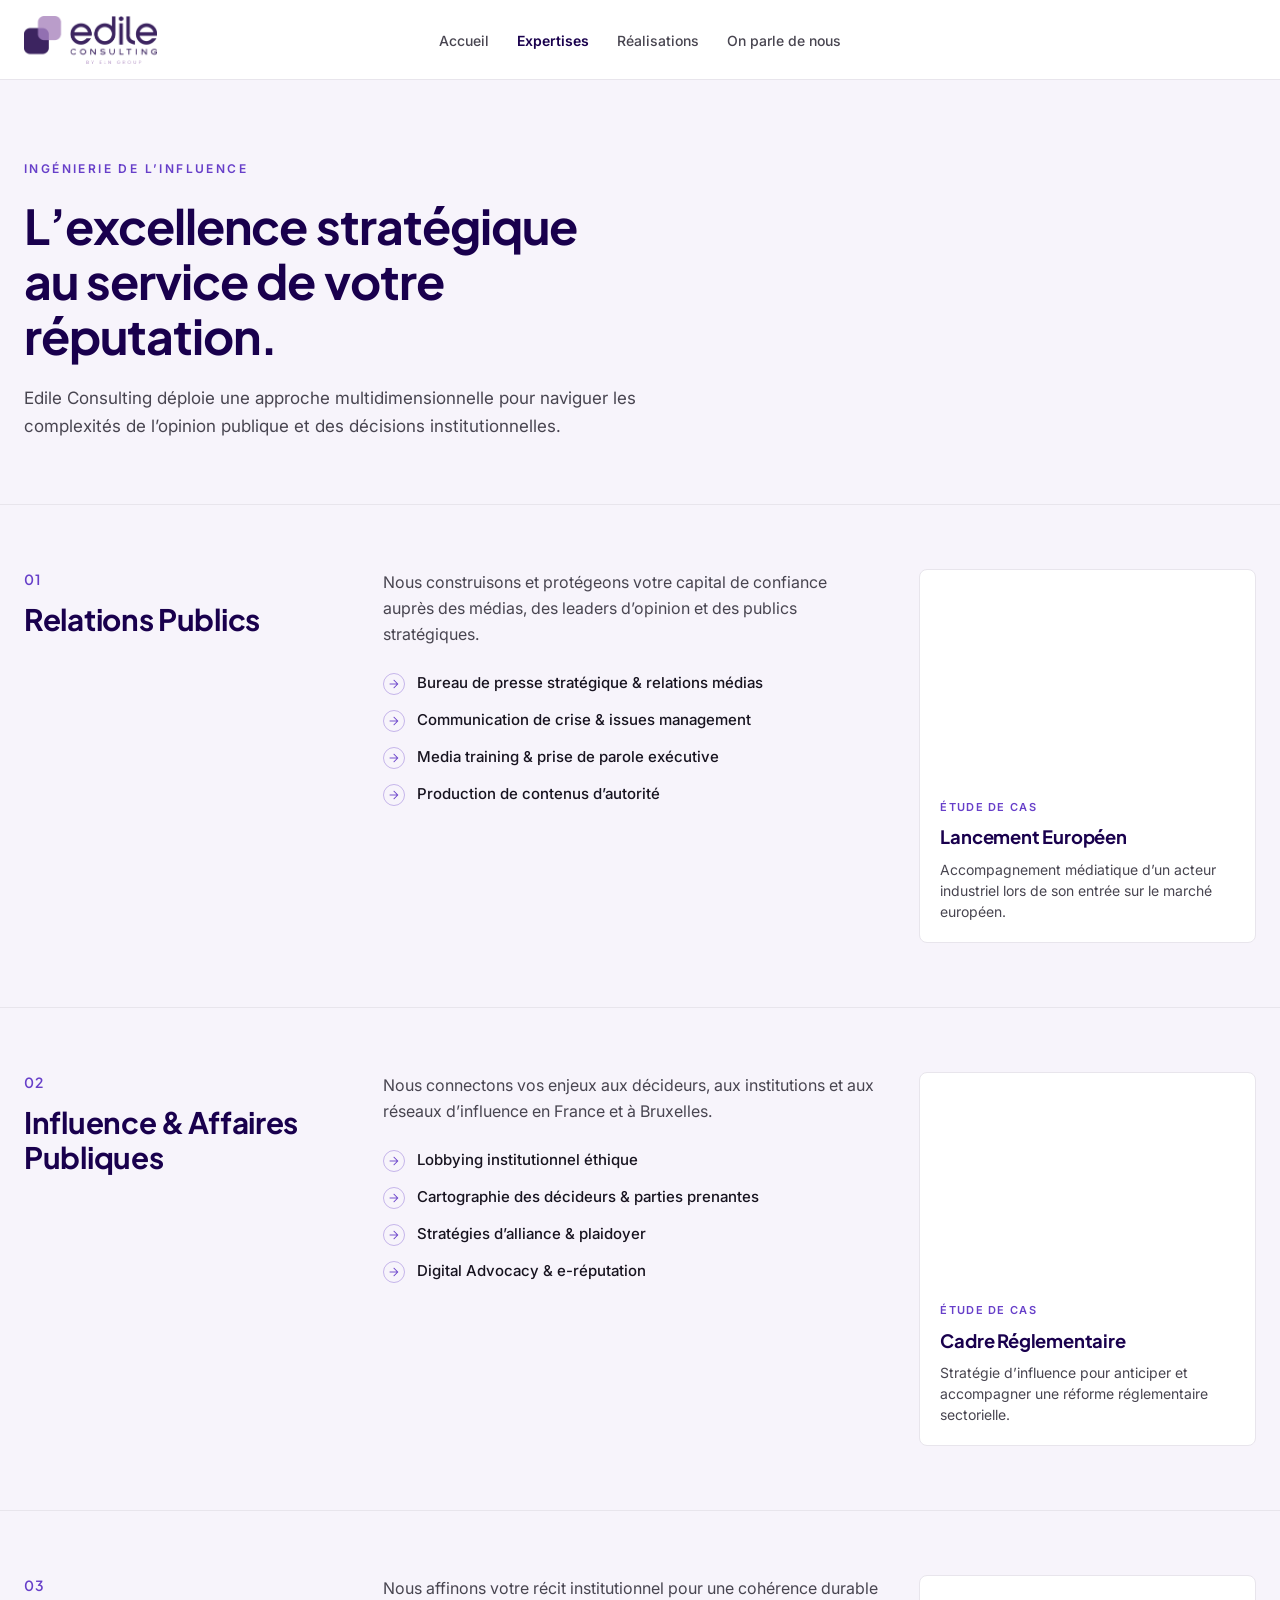
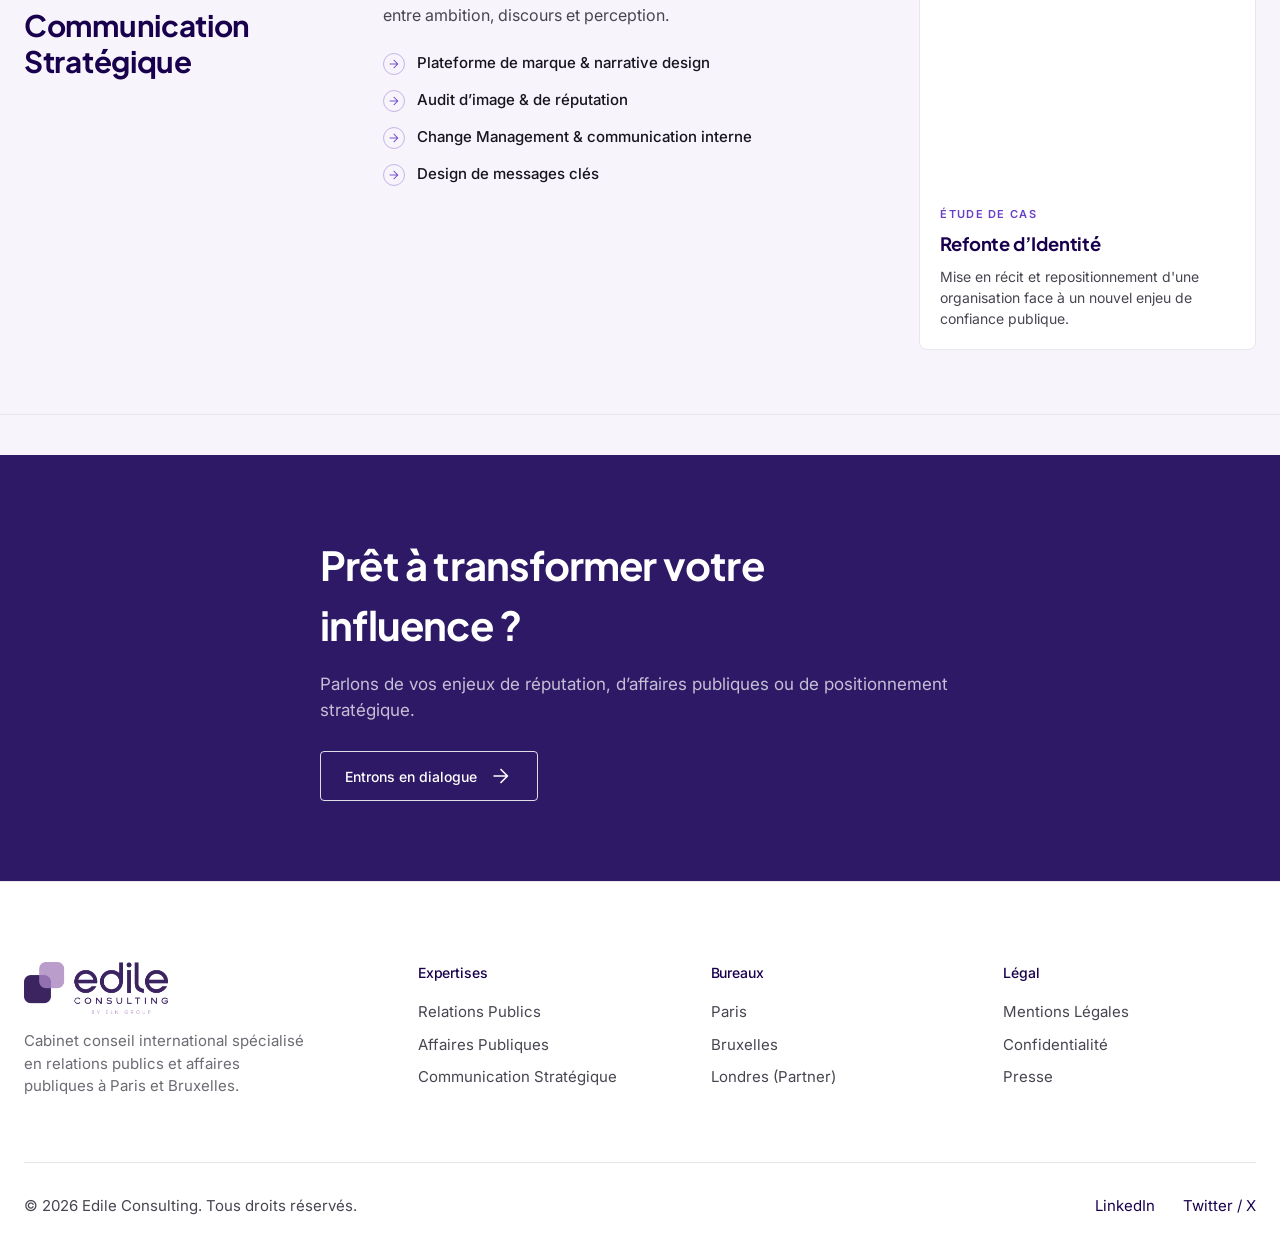
==== commit 53819402: "AZERTYUI" ====
--- a/expertises.html
+++ b/expertises.html
@@ -217,7 +217,6 @@
           <li><a href="index.html#bureaux">Paris</a></li>
           <li><a href="index.html#bureaux">Bruxelles</a></li>
           <li><span>Londres (Partner)</span></li>
-          <li><span>Dubaï (Partner)</span></li>
         </ul>
       </div>
       <div>
--- a/css/styles.css
+++ b/css/styles.css
@@ -239,6 +239,8 @@
   border-bottom: 1px solid transparent;
 }
 
+/* opening state overridden once ready */
+
 .site-header.is-scrolled {
   background: rgba(255, 255, 255, 0.95);
   border-bottom-color: var(--outline);
@@ -422,43 +424,188 @@
   }
 }
 
-/* Hero */
+/* Sticky hero + page overlay reveal */
+.hero-sticky {
+  position: sticky;
+  top: 0;
+  width: 100%;
+  height: 100svh;
+  overflow: hidden;
+  z-index: 1;
+}
+
+/* Following sections stack above the pinned hero */
+.hero-sticky ~ * {
+  position: relative;
+  z-index: 10;
+}
+
 .hero {
+  --hero-cover: 0;
   position: relative;
-  min-height: 100vh;
-  min-height: 100dvh;
-  display: grid;
-  place-items: center;
+  width: 100%;
+  height: 100%;
+  display: flex;
+  flex-direction: column;
+  align-items: center;
+  justify-content: center;
   overflow: hidden;
   background: var(--primary);
   color: var(--white);
-}
-
-.hero-media {
+  transform-origin: center center;
+  transform: scale(calc(1 - (var(--hero-cover) * 0.03)));
+  opacity: calc(1 - (var(--hero-cover) * 0.12));
+  filter: brightness(calc(1 - (var(--hero-cover) * 0.18))) blur(calc(var(--hero-cover) * 1.5px));
+  will-change: transform, opacity, filter;
+}
+
+.page-overlay {
+  position: relative;
+  z-index: 10;
+  isolation: isolate;
+  /* Soft premium edge — no heavy shadow */
+  box-shadow: 0 -1px 0 rgba(232, 229, 236, 0.95), 0 -10px 28px rgba(23, 19, 31, 0.035);
+}
+
+@media (max-width: 768px) {
+  .hero {
+    /* Keep cover motion, drop blur cost on mobile */
+    filter: brightness(calc(1 - (var(--hero-cover) * 0.14)));
+  }
+}
+
+/* Page loader / opening */
+.page-loader {
+  position: fixed;
+  inset: 0;
+  z-index: 9999;
+  display: grid;
+  place-content: center;
+  gap: 20px;
+  background: var(--primary);
+  transition: opacity 0.7s var(--ease), visibility 0.7s var(--ease);
+}
+
+.page-loader-logo {
+  display: block;
+  width: min(220px, 58vw);
+  height: auto;
+  margin-inline: auto;
+  filter: brightness(0) invert(1);
+  animation: loader-brand 1.15s var(--ease) both;
+}
+
+.page-loader-bar {
+  width: min(220px, 58vw);
+  height: 2px;
+  margin-inline: auto;
+  margin-top: 8px;
+  background: rgba(255, 255, 255, 0.12);
+  overflow: hidden;
+  border-radius: 2px;
+  position: relative;
+}
+
+.page-loader-bar::after {
+  content: "";
   position: absolute;
   inset: 0;
+  background: linear-gradient(
+    90deg,
+    transparent 0%,
+    rgba(196, 168, 242, 0.35) 35%,
+    #ffffff 50%,
+    rgba(196, 168, 242, 0.35) 65%,
+    transparent 100%
+  );
+  animation: loader-bar 1.1s ease-in-out infinite;
+}
+
+body.is-ready .page-loader,
+body.is-internal-nav .page-loader {
+  opacity: 0;
+  visibility: hidden;
+  pointer-events: none;
+  display: none;
+}
+
+/* Retour depuis une autre page : pas de grande intro */
+body.is-internal-nav .hero-brand,
+body.is-internal-nav .hero-content h1,
+body.is-internal-nav .hero-lead,
+body.is-internal-nav .hero-glass-cta,
+body.is-internal-nav .hero-scroll,
+body.is-internal-nav .hero-video,
+body.is-internal-nav .hero-overlay,
+body.is-internal-nav .site-header {
+  animation: none !important;
+  opacity: 1 !important;
+  transform: none !important;
+  filter: none !important;
+}
+
+body.is-loading {
+  overflow: hidden;
+}
+
+/*
+  Sous le loader : hero + CTA pleinement peints pour LiquidGlass
+  (sinon capture opacity:0 → bouton noir à l’ouverture).
+*/
+body.is-loading .hero-video,
+body.is-loading .hero-overlay,
+body.is-loading.glass-cta-preparing .hero-glass-cta,
+body.is-loading .hero-glass-cta.glass-ready {
+  opacity: 1 !important;
+  visibility: visible !important;
+  animation: none !important;
+  filter: none !important;
+  transform: none !important;
+}
+
+body.is-loading .site-header,
+body.is-ready .site-header {
+  opacity: 0;
+  transform: translateY(-16px);
+}
+
+body.is-ready .site-header {
+  animation: header-in 0.9s var(--ease) 0.15s both;
 }
 
 .hero-video {
   position: absolute;
   inset: 0;
+  z-index: 0;
   width: 100%;
   height: 100%;
   object-fit: cover;
   object-position: center;
-  transform: scale(1.02);
+  transform: scale(1.12);
+  /* Assez clair pour le sampling LiquidGlass (sinon CTA noir au cold load) */
+  opacity: 1;
+}
+
+body.is-ready .hero-video {
+  animation: hero-video-in 2.4s var(--ease) 0.1s both;
 }
 
 .hero-overlay {
   position: absolute;
   inset: 0;
   z-index: 1;
+  pointer-events: none;
   background: linear-gradient(
     180deg,
-    rgba(25, 0, 77, 0.45) 0%,
-    rgba(46, 25, 102, 0.55) 45%,
-    rgba(25, 0, 77, 0.82) 100%
+    rgba(25, 0, 77, 0.35) 0%,
+    rgba(46, 25, 102, 0.4) 40%,
+    rgba(25, 0, 77, 0.62) 100%
   );
+  opacity: 0;
+}
+
+body.is-ready .hero-overlay {
+  animation: fade-only 1.2s var(--ease) 0.2s both;
 }
 
 .hero-content {
@@ -466,8 +613,8 @@
   z-index: 2;
   text-align: center;
   max-width: 52rem;
-  padding-block: calc(var(--header-h) + 48px) 96px;
-  animation: fade-up 1.1s var(--ease) both;
+  padding-block: calc(var(--header-h) + 48px) 0;
+  width: 100%;
 }
 
 .hero-brand {
@@ -477,6 +624,11 @@
   letter-spacing: -0.03em;
   margin-bottom: 20px;
   color: var(--white);
+  opacity: 0;
+}
+
+body.is-ready .hero-brand {
+  animation: hero-attention 1.2s var(--ease) 0.45s both;
 }
 
 .hero-content h1 {
@@ -485,6 +637,11 @@
   letter-spacing: -0.02em;
   font-weight: 700;
   margin-bottom: 20px;
+  opacity: 0;
+}
+
+body.is-ready .hero-content h1 {
+  animation: hero-attention 1.3s var(--ease) 0.7s both;
 }
 
 .hero-lead {
@@ -493,11 +650,74 @@
   max-width: 38rem;
   margin: 0 auto 32px;
   color: rgba(255, 255, 255, 0.82);
-}
-
-.hero-actions {
-  display: flex;
-  justify-content: center;
+  opacity: 0;
+}
+
+body.is-ready .hero-lead {
+  animation: hero-attention 1.25s var(--ease) 0.95s both;
+}
+
+.hero-glass-cta {
+  position: relative;
+  z-index: 3;
+  margin-top: 0;
+  margin-bottom: 96px;
+  padding: 14px 32px;
+  border-radius: 30px;
+  border: 1px solid rgba(255, 255, 255, 0.55);
+  color: var(--white);
+  font-weight: 600;
+  letter-spacing: 0.01em;
+  /* Glass CSS par défaut — visible même avant / sans WebGL */
+  background: rgba(255, 255, 255, 0.16);
+  backdrop-filter: blur(16px) saturate(130%);
+  -webkit-backdrop-filter: blur(16px) saturate(130%);
+  box-shadow:
+    0 8px 28px rgba(0, 0, 0, 0.16),
+    inset 0 1px 0 rgba(255, 255, 255, 0.45);
+  overflow: visible;
+  opacity: 0;
+}
+
+/* Apparition rapide — forwards seul (pas both = pas d’opacity 0 pendant le délai) */
+body.is-ready .hero-glass-cta {
+  animation: hero-attention 0.65s var(--ease) 0.15s forwards;
+}
+
+body.is-internal-nav .hero-glass-cta,
+body.is-ready .hero-glass-cta.glass-ready,
+body.is-ready .hero-glass-cta.is-liquid {
+  opacity: 1;
+  animation: none;
+}
+
+.hero-glass-cta.is-liquid {
+  background: transparent !important;
+  border: none !important;
+  backdrop-filter: none !important;
+  -webkit-backdrop-filter: none !important;
+  box-shadow: none !important;
+}
+
+.hero-glass-cta:hover {
+  background: rgba(255, 255, 255, 0.22);
+  color: var(--white);
+}
+
+.hero-glass-cta.is-liquid:hover {
+  background: transparent;
+}
+
+/* Fallback premium tant que WebGL n’est pas prêt (évite le noir GitHub) */
+.hero-glass-cta.glass-fallback,
+.hero-glass-cta.glass-ready:not(.is-liquid) {
+  background: rgba(255, 255, 255, 0.18);
+  border: 1px solid rgba(255, 255, 255, 0.55);
+  backdrop-filter: blur(18px) saturate(135%);
+  -webkit-backdrop-filter: blur(18px) saturate(135%);
+  box-shadow:
+    0 8px 28px rgba(0, 0, 0, 0.14),
+    inset 0 1px 0 rgba(255, 255, 255, 0.5);
 }
 
 .hero-scroll {
@@ -507,7 +727,11 @@
   transform: translateX(-50%);
   z-index: 2;
   color: rgba(255, 255, 255, 0.55);
-  animation: bounce 2s ease-in-out infinite;
+  opacity: 0;
+}
+
+body.is-ready .hero-scroll {
+  animation: hero-scroll-in 0.8s var(--ease) 1.45s both, bounce 2s ease-in-out 2.3s infinite;
 }
 
 /* Intro */
@@ -548,6 +772,11 @@
   letter-spacing: -0.02em;
   color: var(--primary);
   margin-bottom: 8px;
+  font-variant-numeric: tabular-nums;
+}
+
+.stat.is-counting .stat-value {
+  animation: stat-pulse 0.45s var(--ease);
 }
 
 .stat-label {
@@ -556,6 +785,20 @@
   text-transform: uppercase;
   letter-spacing: 0.02em;
   color: var(--text-muted);
+}
+
+.stat--locations {
+  display: flex;
+  align-items: center;
+}
+
+.stat-locations {
+  font-family: var(--font-display);
+  font-size: clamp(1.05rem, 2.2vw, 1.35rem);
+  font-weight: 700;
+  letter-spacing: -0.02em;
+  line-height: 1.35;
+  color: var(--primary);
 }
 
 @media (min-width: 900px) {
@@ -928,7 +1171,7 @@
   transition: transform 0.35s var(--ease), box-shadow 0.35s var(--ease);
 }
 
-.case-card:hover {
+.case-card:not(.project-card):hover {
   transform: translateY(-3px);
   box-shadow: var(--shadow-soft);
 }
@@ -1037,34 +1280,41 @@
 
 .approche-visual {
   position: relative;
+  overflow: visible;
 }
 
 .approche-portrait {
   aspect-ratio: 4 / 5;
   background:
     linear-gradient(180deg, transparent 60%, rgba(25, 0, 77, 0.2)),
-    url("../IMAGE/IAMGE%20SIHEM%20HERO%20PAGE.jpg")
+    url("../IMAGE/SIHEM%20HERO%20PAGE.png")
       center / cover no-repeat;
   border: 1px solid var(--outline);
 }
 
 .approche-quote {
-  display: none;
+  display: block;
   margin: 0;
   position: absolute;
-  right: -16px;
-  bottom: -16px;
-  max-width: 20rem;
-  background: var(--white);
+  left: 12px;
+  right: 12px;
+  bottom: 12px;
+  max-width: none;
+  background: rgba(255, 255, 255, 0.96);
   border: 1px solid var(--outline);
-  padding: 24px;
+  border-radius: 8px;
+  padding: 16px 18px;
+  box-shadow: 0 10px 28px rgba(25, 0, 77, 0.12);
+  backdrop-filter: blur(8px);
+  z-index: 2;
 }
 
 .approche-quote p {
   font-style: italic;
   color: var(--primary);
-  line-height: 1.55;
-  margin-bottom: 16px;
+  line-height: 1.5;
+  font-size: 13px;
+  margin-bottom: 12px;
 }
 
 .approche-quote cite {
@@ -1072,14 +1322,14 @@
   font-family: var(--font-display);
   font-style: normal;
   font-weight: 700;
-  font-size: 1.15rem;
+  font-size: 0.95rem;
   color: var(--primary);
 }
 
 .approche-quote span {
   display: block;
-  margin-top: 4px;
-  font-size: 12px;
+  margin-top: 3px;
+  font-size: 11px;
   font-weight: 600;
   letter-spacing: 0.08em;
   text-transform: uppercase;
@@ -1134,287 +1384,918 @@
   }
 
   .approche-quote {
-    display: block;
-  }
-}
-
-/* Notre Équipe */
+    left: auto;
+    right: -16px;
+    bottom: -16px;
+    max-width: 20rem;
+    padding: 24px;
+    border-radius: 0;
+    box-shadow: none;
+    backdrop-filter: none;
+    background: var(--white);
+  }
+
+  .approche-quote p {
+    font-size: 16px;
+    line-height: 1.55;
+    margin-bottom: 16px;
+  }
+
+  .approche-quote cite {
+    font-size: 1.15rem;
+  }
+
+  .approche-quote span {
+    font-size: 12px;
+    margin-top: 4px;
+  }
+}
+
+/* ============================================
+   Notre Équipe — header + grille 12 cols
+   ============================================ */
 .equipe {
-  background: var(--white);
-  overflow: hidden;
-}
-
+  --equipe-ease: cubic-bezier(0.22, 1, 0.36, 1);
+  --equipe-ink: #17131f;
+  --equipe-indigo: #2e1966;
+  --equipe-violet: #714ad4;
+  --equipe-lavender: #c4a8f2;
+  position: relative;
+  z-index: 10;
+  min-height: auto;
+  overflow: visible;
+  padding-block: 0;
+  background:
+    radial-gradient(circle at 10% 5%, rgba(196, 168, 242, 0.16), transparent 30%),
+    radial-gradient(circle at 84% 72%, rgba(113, 74, 212, 0.08), transparent 34%),
+    #f8f7fa;
+}
+
+.equipe-shell {
+  max-width: 1540px;
+  margin: 0 auto;
+  padding:
+    110px clamp(24px, 5vw, 72px)
+    120px;
+  box-sizing: border-box;
+}
+
+/* —— En-tête (au-dessus de la grille) —— */
 .equipe-head {
-  margin-bottom: 56px;
-  max-width: 36rem;
-}
-
-.equipe-head h2 {
-  font-size: clamp(1.5rem, 3vw, 2rem);
-  line-height: 1.3;
-  color: var(--primary);
-  margin-bottom: 20px;
-}
-
-.equipe-rule {
-  display: block;
-  width: 56px;
-  height: 3px;
-  background: linear-gradient(90deg, var(--primary-container), var(--secondary));
-  border-radius: 2px;
-  transform-origin: left center;
-}
-
-.equipe.is-visible .equipe-rule {
-  animation: rule-draw 0.8s var(--ease) 0.15s both;
-}
-
-.equipe-grid {
-  display: grid;
-  grid-template-columns: repeat(2, 1fr);
-  gap: 28px 20px;
-}
-
-.team-card {
+  max-width: 720px;
+  margin: 0 0 48px;
+}
+
+.equipe-badge {
+  display: inline-flex;
+  align-items: center;
+  padding: 9px 18px;
+  margin: 0 0 34px;
+  border-radius: 999px;
+  font-size: 11px;
+  font-weight: 600;
+  letter-spacing: 0.12em;
+  text-transform: uppercase;
+  color: var(--equipe-indigo);
+  background: rgba(255, 255, 255, 0.72);
+  border: 1px solid rgba(255, 255, 255, 0.82);
+  box-shadow:
+    0 10px 28px rgba(46, 25, 102, 0.06),
+    inset 0 1px 0 rgba(255, 255, 255, 0.95);
+  backdrop-filter: blur(16px) saturate(115%);
+  -webkit-backdrop-filter: blur(16px) saturate(115%);
   opacity: 0;
-  transform: translateY(36px);
+  transform: translateY(18px);
   transition:
-    opacity 0.7s var(--ease),
-    transform 0.7s var(--ease);
-  transition-delay: calc(var(--i, 0) * 110ms);
-}
-
-.equipe.is-visible .team-card {
+    opacity 0.75s var(--equipe-ease),
+    transform 0.75s var(--equipe-ease);
+}
+
+.equipe-title {
+  margin: 0;
+  max-width: 640px;
+  font-family: var(--font-display);
+  font-size: clamp(1.75rem, 3.2vw, 2.35rem);
+  font-weight: 700;
+  line-height: 1.2;
+  letter-spacing: -0.03em;
+  color: var(--equipe-ink);
+  opacity: 0;
+  transform: translateY(22px);
+  transition:
+    opacity 0.85s var(--equipe-ease) 0.08s,
+    transform 0.85s var(--equipe-ease) 0.08s;
+}
+
+.equipe.is-visible .equipe-badge,
+.equipe.is-visible .equipe-title {
   opacity: 1;
   transform: none;
 }
 
-.team-photo {
+/* —— Grille 12 colonnes —— */
+.team-grid {
   position: relative;
-  aspect-ratio: 4 / 5;
-  margin-bottom: 16px;
-  border-radius: 6px;
+  display: grid;
+  grid-template-columns: repeat(12, minmax(0, 1fr));
+  gap: 24px;
+  align-items: stretch;
+  padding: 14px;
+  margin: -14px;
+  isolation: isolate;
+}
+
+.equipe-atmosphere {
+  position: absolute;
+  inset: 0;
+  z-index: 0;
+  pointer-events: none;
+  background:
+    radial-gradient(ellipse 48% 40% at 18% 20%, rgba(196, 168, 242, 0.12), transparent 70%),
+    radial-gradient(ellipse 42% 36% at 78% 75%, rgba(113, 74, 212, 0.07), transparent 68%);
+}
+
+.team-card {
+  --mouse-x: 50%;
+  --mouse-y: 50%;
+  position: relative;
+  z-index: 1;
+  isolation: isolate;
+  display: flex;
+  align-items: center;
+  gap: 24px;
+  min-height: 142px;
+  padding: 22px 28px;
+  border-radius: 74px;
   overflow: hidden;
-  background: var(--surface-container);
-  isolation: isolate;
-}
-
-.team-photo::after {
+  cursor: default;
+  background: rgba(255, 255, 255, 0.68);
+  backdrop-filter: blur(20px) saturate(115%);
+  -webkit-backdrop-filter: blur(20px) saturate(115%);
+  border: 1px solid rgba(255, 255, 255, 0.82);
+  box-shadow:
+    0 14px 40px rgba(46, 25, 102, 0.08),
+    0 3px 10px rgba(23, 19, 31, 0.04),
+    inset 0 1px 0 rgba(255, 255, 255, 0.96);
+  opacity: 0;
+  transform: translateZ(0) translateY(32px) scale(0.98);
+  transform-origin: center center;
+  transition:
+    opacity 700ms var(--equipe-ease),
+    transform 520ms var(--equipe-ease),
+    box-shadow 520ms var(--equipe-ease),
+    border-color 420ms ease;
+  transition-delay: calc(0.22s + var(--i, 0) * 90ms);
+  will-change: transform;
+}
+
+.team-card::after {
+  content: "";
+  position: absolute;
+  inset: 1px;
+  border-radius: inherit;
+  border: 1px solid rgba(46, 25, 102, 0.06);
+  pointer-events: none;
+  z-index: 2;
+}
+
+.team-card::before {
   content: "";
   position: absolute;
   inset: 0;
-  background: linear-gradient(180deg, transparent 55%, rgba(25, 0, 77, 0.18));
+  border-radius: inherit;
+  pointer-events: none;
+  z-index: 2;
   opacity: 0;
-  transition: opacity 0.45s var(--ease);
-  pointer-events: none;
-  z-index: 1;
-}
-
-.team-card:hover .team-photo::after {
+  background: radial-gradient(
+    circle at var(--mouse-x) var(--mouse-y),
+    rgba(255, 255, 255, 0.65),
+    transparent 34%
+  );
+  transition: opacity 350ms ease;
+}
+
+.equipe.is-visible .team-card {
   opacity: 1;
-}
-
-.team-photo--sihem {
+  transform: translateZ(0) scale(1);
+}
+
+.team-card--featured,
+.team-card--co {
+  min-height: 156px;
+  padding: 24px 30px;
+  border-radius: 80px;
+}
+
+.team-card--featured {
+  grid-column: span 7;
+}
+
+.team-card--co {
+  grid-column: span 5;
+}
+
+.team-card:not(.team-card--featured):not(.team-card--co) {
+  grid-column: span 4;
+}
+
+.team-avatar {
+  flex-shrink: 0;
+  width: 92px;
+  height: 92px;
+  border-radius: 50%;
+  overflow: hidden;
+  border: 2px solid rgba(255, 255, 255, 0.92);
+  box-shadow: 0 6px 18px rgba(46, 25, 102, 0.12);
+  background: var(--surface-container) center / cover no-repeat;
+  transition:
+    transform 600ms var(--equipe-ease),
+    filter 500ms ease,
+    box-shadow 500ms ease;
+}
+
+.team-card--featured .team-avatar {
+  width: 106px;
+  height: 106px;
+}
+
+.team-avatar--sihem {
   background:
-    url("../IMAGE/IAMGE%20SIHEM%20HERO%20PAGE.jpg") center 20% / cover no-repeat;
-  filter: grayscale(0.35) contrast(1.05);
-  transform: scale(1.001);
-  transition: filter 0.55s var(--ease), transform 0.7s var(--ease);
-}
-
-.team-card:hover .team-photo--sihem {
-  filter: grayscale(0) contrast(1.05);
-  transform: scale(1.06);
-}
-
-.team-photo--mono {
+    url("../IMAGE/SIHEM%20HERO%20PAGE.png") center / cover no-repeat;
+  filter: grayscale(0.12) contrast(1.04);
+}
+
+.team-avatar--mono {
+  position: relative;
   display: grid;
   place-items: center;
   background:
-    radial-gradient(circle at 30% 20%, rgba(196, 168, 242, 0.35), transparent 55%),
+    radial-gradient(circle at 30% 20%, rgba(196, 168, 242, 0.42), transparent 55%),
     linear-gradient(160deg, #3a2478 0%, #1e0a4d 55%, #140533 100%);
 }
 
-.team-photo--mono::before {
+.team-avatar--mono::before {
   content: attr(data-initials);
   font-family: var(--font-display);
-  font-size: clamp(1.75rem, 3vw, 2.25rem);
+  font-size: 1.15rem;
   font-weight: 700;
   letter-spacing: 0.04em;
-  color: rgba(255, 255, 255, 0.92);
+  color: rgba(255, 255, 255, 0.96);
   z-index: 1;
-  transition: transform 0.5s var(--ease), letter-spacing 0.5s var(--ease);
-}
-
-.team-card:hover .team-photo--mono::before {
-  transform: scale(1.08);
+}
+
+.team-avatar--mono::after {
+  content: "";
+  position: absolute;
+  inset: 14%;
+  border-radius: 50%;
+  background: radial-gradient(circle at 30% 25%, rgba(255, 255, 255, 0.26), transparent 55%);
+  opacity: 0.5;
+  pointer-events: none;
+  transition: opacity 450ms ease;
+}
+
+.team-avatar--tone-2 {
+  background:
+    radial-gradient(circle at 70% 25%, rgba(128, 90, 228, 0.42), transparent 50%),
+    linear-gradient(160deg, #4c2f9e 0%, #24105f 60%, #16083d 100%);
+}
+
+.team-avatar--tone-3 {
+  background:
+    radial-gradient(circle at 40% 80%, rgba(205, 189, 255, 0.3), transparent 45%),
+    linear-gradient(145deg, #2e1966 0%, #19004d 55%, #0f032e 100%);
+}
+
+.team-avatar--tone-4 {
+  background:
+    radial-gradient(circle at 20% 30%, rgba(151, 132, 214, 0.38), transparent 50%),
+    linear-gradient(170deg, #523a7b 0%, #2a1558 50%, #160a38 100%);
+}
+
+.team-card-content {
+  flex: 1;
+  min-width: 0;
+  transition: transform 520ms var(--equipe-ease);
+}
+
+.team-card-content h3 {
+  margin: 0 0 6px;
+  font-family: var(--font-display);
+  font-size: clamp(1.25rem, 1.6vw, 1.55rem);
+  font-weight: 600;
+  letter-spacing: -0.015em;
+  color: #17131f;
+  transition: color 420ms ease;
+}
+
+.team-card--featured .team-card-content h3 {
+  font-size: clamp(1.35rem, 1.8vw, 1.7rem);
+}
+
+.team-card-content p {
+  margin: 0;
+  font-size: clamp(0.95rem, 1.1vw, 1.1rem);
+  line-height: 1.45;
+  color: rgba(23, 19, 31, 0.68);
+  transition: color 420ms ease;
+}
+
+.team-chip {
+  flex-shrink: 0;
+  margin-left: auto;
+  display: inline-flex;
+  align-items: center;
+  align-self: center;
+  padding: 8px 14px;
+  border-radius: 999px;
+  font-size: 10px;
+  font-weight: 700;
+  letter-spacing: 0.12em;
+  text-transform: uppercase;
+  color: var(--equipe-indigo);
+  background: rgba(196, 168, 242, 0.3);
+  border: 1px solid rgba(113, 74, 212, 0.22);
+  backdrop-filter: blur(10px);
+  -webkit-backdrop-filter: blur(10px);
+  transition:
+    transform 450ms var(--equipe-ease),
+    background 400ms ease,
+    border-color 400ms ease;
+}
+
+/* Hover / focus */
+.team-card:hover,
+.team-card:focus-visible,
+.team-card:focus-within {
+  z-index: 10;
+  outline: none;
+  border-color: rgba(113, 74, 212, 0.28);
+  box-shadow:
+    0 28px 65px rgba(46, 25, 102, 0.15),
+    0 8px 20px rgba(23, 19, 31, 0.06),
+    inset 0 1px 0 rgba(255, 255, 255, 0.98);
+  transform: translateY(-8px) scale(1.035);
+  transition-delay: 0s;
+}
+
+.team-card:hover::before,
+.team-card:focus-visible::before,
+.team-card:focus-within::before {
+  opacity: 0.35;
+}
+
+.team-card:hover .team-avatar,
+.team-card:focus-visible .team-avatar,
+.team-card:focus-within .team-avatar {
+  transform: scale(1.07);
+  filter: brightness(1.04);
+}
+
+.team-card:hover .team-avatar--sihem,
+.team-card:focus-visible .team-avatar--sihem,
+.team-card:focus-within .team-avatar--sihem {
+  filter: grayscale(0) contrast(1.05) brightness(1.04);
+}
+
+.team-card:hover .team-avatar--mono::after,
+.team-card:focus-visible .team-avatar--mono::after,
+.team-card:focus-within .team-avatar--mono::after {
+  opacity: 0.8;
+}
+
+.team-card:hover .team-card-content,
+.team-card:focus-visible .team-card-content,
+.team-card:focus-within .team-card-content {
+  transform: translateX(5px);
+}
+
+.team-card:hover .team-card-content h3,
+.team-card:focus-visible .team-card-content h3,
+.team-card:focus-within .team-card-content h3 {
+  color: var(--equipe-indigo);
+}
+
+.team-card:hover .team-chip,
+.team-card:focus-visible .team-chip,
+.team-card:focus-within .team-chip {
+  transform: translateY(-2px);
+  background: rgba(196, 168, 242, 0.42);
+  border-color: rgba(113, 74, 212, 0.34);
+}
+
+.team-card.is-liquid {
+  background: rgba(255, 255, 255, 0.32);
+  backdrop-filter: none;
+  -webkit-backdrop-filter: none;
+}
+
+.hero-sticky ~ .equipe[data-reveal] > .equipe-shell {
+  opacity: 1;
+  transform: none;
+}
+
+/* Tablet 768–1100 */
+@media (max-width: 1100px) and (min-width: 768px) {
+  .equipe-shell {
+    padding-top: 96px;
+    padding-bottom: 100px;
+  }
+
+  .equipe-head {
+    margin-bottom: 40px;
+  }
+
+  .team-grid {
+    grid-template-columns: repeat(2, minmax(0, 1fr));
+    gap: 20px;
+  }
+
+  .team-card--featured {
+    grid-column: 1 / -1;
+  }
+
+  .team-card--co,
+  .team-card:not(.team-card--featured):not(.team-card--co) {
+    grid-column: span 1;
+  }
+}
+
+/* Mobile */
+@media (max-width: 767px) {
+  .equipe-shell {
+    padding: 80px 22px 88px;
+  }
+
+  .equipe-head {
+    margin-bottom: 32px;
+    max-width: none;
+  }
+
+  .equipe-badge {
+    margin-bottom: 20px;
+  }
+
+  .equipe-title {
+    font-size: clamp(1.5rem, 6.5vw, 1.85rem);
+  }
+
+  .team-grid {
+    grid-template-columns: 1fr;
+    gap: 16px;
+    padding: 8px;
+    margin: -8px;
+  }
+
+  .team-card,
+  .team-card--featured,
+  .team-card--co {
+    grid-column: 1 / -1;
+    min-height: 0;
+    padding: 16px 18px;
+    border-radius: 44px;
+    gap: 16px;
+    flex-wrap: wrap;
+  }
+
+  .team-avatar,
+  .team-card--featured .team-avatar {
+    width: 76px;
+    height: 76px;
+  }
+
+  .team-chip {
+    width: 100%;
+    margin-left: 0;
+    justify-content: center;
+  }
+
+  .team-card:hover,
+  .team-card:focus-visible,
+  .team-card:focus-within {
+    transform: translateY(-3px) scale(1.015);
+  }
+
+  .team-card:hover .team-card-content,
+  .team-card:focus-visible .team-card-content,
+  .team-card:focus-within .team-card-content {
+    transform: translateX(3px);
+  }
+}
+
+@media (hover: none) {
+  .team-card:hover {
+    transform: translateZ(0) scale(1);
+  }
+}
+
+@media (prefers-reduced-motion: reduce) {
+  .equipe-badge,
+  .equipe-title,
+  .team-card,
+  .team-avatar,
+  .team-card-content {
+    opacity: 1 !important;
+    transform: none !important;
+    transition-duration: 0.01ms !important;
+    animation: none !important;
+  }
+
+  .team-card:hover,
+  .team-card:focus-visible,
+  .team-card:focus-within {
+    transform: none;
+  }
+
+  .team-card::before {
+    display: none;
+  }
+}
+
+/* ============================================
+   Réalisations — sticky stack storytelling
+   ============================================ */
+.realisations.case-studies {
+  --case-ease: cubic-bezier(0.22, 1, 0.36, 1);
+  --case-ink: #17131f;
+  --case-indigo: #2e1966;
+  --case-violet: #714ad4;
+  --case-lavender: #c4a8f2;
+  --header-height: var(--header-h);
+  /* Petite bande de la carte du dessous (overlay stack) */
+  --stack-start: 16px;
+  --stack-gap: 14px;
+  position: relative;
+  z-index: 10;
+  overflow: visible;
+  padding-block: 0;
+  background: #f8f7fa;
+}
+
+.case-shell {
+  max-width: 1280px;
+  margin: 0 auto;
+  padding: 96px clamp(20px, 4vw, 40px) 24px;
+}
+
+/* Intro */
+.case-intro {
+  display: flex;
+  flex-wrap: wrap;
+  align-items: flex-end;
+  justify-content: space-between;
+  gap: 28px 40px;
+  margin-bottom: 40px;
+  max-width: 52rem;
+}
+
+.case-eyebrow {
+  display: inline-block;
+  margin-bottom: 14px;
+  font-size: 11px;
+  font-weight: 600;
+  letter-spacing: 0.12em;
+  text-transform: uppercase;
+  color: var(--case-violet);
+  opacity: 0;
+  transform: translateY(18px);
+  transition: opacity 0.75s var(--case-ease), transform 0.75s var(--case-ease);
+}
+
+.case-intro h2 {
+  margin: 0 0 12px;
+  font-size: clamp(1.85rem, 3.5vw, 2.6rem);
+  font-weight: 700;
+  letter-spacing: -0.03em;
+  line-height: 1.15;
+  color: var(--case-ink);
+  opacity: 0;
+  transform: translateY(22px);
+  transition: opacity 0.8s var(--case-ease) 0.08s, transform 0.8s var(--case-ease) 0.08s;
+}
+
+.case-intro p {
+  margin: 0;
+  max-width: 32rem;
+  font-size: 1.05rem;
+  line-height: 1.6;
+  color: rgba(23, 19, 31, 0.68);
+  opacity: 0;
+  transform: translateY(18px);
+  transition: opacity 0.8s var(--case-ease) 0.14s, transform 0.8s var(--case-ease) 0.14s;
+}
+
+.case-intro-cta {
+  opacity: 0;
+  transform: translateY(16px);
+  transition: opacity 0.75s var(--case-ease) 0.18s, transform 0.75s var(--case-ease) 0.18s;
+  flex-shrink: 0;
+}
+
+.case-intro.is-visible .case-eyebrow,
+.case-intro.is-visible h2,
+.case-intro.is-visible p,
+.case-intro.is-visible .case-intro-cta {
+  opacity: 1;
+  transform: none;
+}
+
+/*
+  Scroll overlay stack (CSS sticky):
+  IMPORTANT
+  1) Pas de transform/filter sur l’élément sticky ni un ancêtre
+  2) Toutes les cartes sticky doivent être sœurs sous .case-stack
+     (sinon chacune se détache dès que son wrapper sort du viewport)
+*/
+.case-stack {
+  position: relative;
+  display: flex;
+  flex-direction: column;
+  padding-bottom: 0;
+}
+
+/* Shell sticky — aucun transform / filter ici */
+.case-studies .case-sticky {
+  --cover: 0;
+  position: sticky;
+  top: calc(
+    var(--header-height) + var(--stack-start) + (var(--index, 0) * var(--stack-gap))
+  );
+  z-index: calc(20 + var(--index, 0));
+  width: 100%;
+  /* Course de scroll pour l’overlay (cartes 1 et 2 seulement) */
+  margin: 0 0 40vh;
+}
+
+/* Pas de grand vide après la 3ᵉ — elle se pose, puis la page continue */
+.case-studies .case-sticky:last-child {
+  margin-bottom: 0;
+}
+
+.case-studies .case-card.project-card {
+  display: grid;
+  grid-template-columns: 1fr;
+  gap: 28px;
+  align-items: center;
+  width: 100%;
+  /* Même taille pour les 3 cartes (évite le décalage gauche/droite) */
+  height: clamp(520px, 68vh, 700px);
+  max-height: calc(
+    100vh - var(--header-height) - var(--stack-start) -
+      (2 * var(--stack-gap)) - 24px
+  );
+  padding: 36px 28px;
+  border-radius: 40px;
+  background:
+    linear-gradient(
+      165deg,
+      #ffffff 0%,
+      #f8f7fa 55%,
+      rgba(241, 236, 250, 0.82) 100%
+    );
+  border: 1px solid rgba(232, 229, 236, 0.95);
+  box-shadow:
+    0 -8px 32px rgba(46, 25, 102, 0.07),
+    0 20px 56px rgba(23, 19, 31, 0.11),
+    inset 0 1px 0 rgba(255, 255, 255, 0.98);
+  overflow: hidden;
+  /* Pas de scale : il décalait les bords gauche/droit sous la carte du dessus */
+  opacity: calc(1 - (var(--cover, 0) * 0.04));
+  transition: none;
+}
+
+.case-studies .case-card-copy {
+  display: flex;
+  flex-direction: column;
+  justify-content: center;
+  align-items: flex-start;
+  min-width: 0;
+  min-height: 0;
+  z-index: 1;
+  /* Même centrage vertical sur les 3 cartes */
+  align-self: center;
+}
+
+.case-studies .case-card-meta {
+  display: flex;
+  flex-wrap: wrap;
+  align-items: center;
+  gap: 10px 14px;
+  margin-bottom: 18px;
+  max-width: 100%;
+}
+
+.case-studies .case-num {
+  font-family: var(--font-display);
+  font-size: 0.85rem;
+  font-weight: 700;
   letter-spacing: 0.08em;
-}
-
-.team-photo--tone-2 {
-  background:
-    radial-gradient(circle at 70% 25%, rgba(128, 90, 228, 0.4), transparent 50%),
-    linear-gradient(160deg, #4c2f9e 0%, #24105f 60%, #16083d 100%);
-}
-
-.team-photo--tone-3 {
-  background:
-    radial-gradient(circle at 40% 80%, rgba(205, 189, 255, 0.28), transparent 45%),
-    linear-gradient(145deg, #2e1966 0%, #19004d 55%, #0f032e 100%);
-}
-
-.team-photo--tone-4 {
-  background:
-    radial-gradient(circle at 20% 30%, rgba(151, 132, 214, 0.35), transparent 50%),
-    linear-gradient(170deg, #523a7b 0%, #2a1558 50%, #160a38 100%);
-}
-
-.team-card h3 {
-  font-size: 1.05rem;
+  color: var(--case-violet);
+  flex-shrink: 0;
+}
+
+.case-studies .case-cat {
+  font-size: 11px;
+  font-weight: 600;
+  letter-spacing: 0.1em;
+  text-transform: uppercase;
+  color: rgba(23, 19, 31, 0.55);
+  min-width: 0;
+  overflow: hidden;
+  text-overflow: ellipsis;
+  white-space: nowrap;
+}
+
+.case-studies .case-card-copy h3 {
+  margin: 0 0 16px;
+  max-width: 100%;
+  font-family: var(--font-display);
+  font-size: clamp(1.45rem, 2.8vw, 2.2rem);
   font-weight: 700;
-  color: var(--primary);
-  margin-bottom: 4px;
-  transition: color 0.3s ease;
-}
-
-.team-card p {
-  font-size: 13px;
-  line-height: 1.45;
-  color: var(--text-muted);
-}
-
-.team-card:hover h3 {
-  color: var(--secondary);
-}
-
-@keyframes rule-draw {
-  from {
-    transform: scaleX(0);
-    opacity: 0;
-  }
-  to {
-    transform: scaleX(1);
-    opacity: 1;
-  }
-}
-
-@media (min-width: 640px) {
-  .equipe-grid {
-    grid-template-columns: repeat(3, 1fr);
-    gap: 32px 24px;
-  }
-}
-
-@media (min-width: 1024px) {
-  .equipe-grid {
-    grid-template-columns: repeat(5, 1fr);
-    gap: 28px 20px;
-  }
-
-  .equipe-head {
-    margin-bottom: 64px;
-  }
-
-  .team-card h3 {
-    font-size: 1rem;
-  }
-
-  .team-card p {
-    font-size: 12px;
+  letter-spacing: -0.03em;
+  line-height: 1.2;
+  color: var(--case-ink);
+  display: -webkit-box;
+  -webkit-box-orient: vertical;
+  -webkit-line-clamp: 2;
+  overflow: hidden;
+  text-overflow: ellipsis;
+}
+
+.case-studies .case-card-copy > p {
+  margin: 0 0 28px;
+  max-width: 36rem;
+  font-size: 1.02rem;
+  line-height: 1.65;
+  color: rgba(23, 19, 31, 0.68);
+  display: -webkit-box;
+  -webkit-box-orient: vertical;
+  -webkit-line-clamp: 4;
+  overflow: hidden;
+  text-overflow: ellipsis;
+}
+
+.case-studies .case-card-link {
+  display: inline-flex;
+  align-items: center;
+  gap: 8px;
+  align-self: flex-start;
+  font-size: 14px;
+  font-weight: 600;
+  color: var(--case-indigo);
+  transition: gap 0.35s var(--case-ease), color 0.35s ease;
+  flex-shrink: 0;
+}
+
+.case-studies .case-card-link .material-symbols-outlined {
+  font-size: 18px;
+  transition: transform 0.35s var(--case-ease);
+}
+
+.case-studies .case-card-link:hover {
+  color: var(--case-violet);
+  gap: 12px;
+}
+
+.case-studies .case-card-link:hover .material-symbols-outlined {
+  transform: translateX(3px);
+}
+
+.case-studies .case-card-visual {
+  position: relative;
+  border-radius: 24px;
+  overflow: hidden;
+  width: 100%;
+  height: 100%;
+  min-height: 220px;
+  max-height: 100%;
+  background: rgba(232, 229, 236, 0.45);
+  border: 1px solid rgba(232, 229, 236, 0.9);
+  align-self: stretch;
+}
+
+.case-studies .case-card-visual img {
+  width: 100%;
+  height: 100%;
+  object-fit: cover;
+  object-position: center;
+  display: block;
+}
+
+@media (min-width: 900px) {
+  .case-shell {
+    padding: 110px clamp(24px, 4vw, 48px) 48px;
+  }
+
+  .case-intro {
+    max-width: none;
+    margin-bottom: 48px;
+  }
+
+  .case-studies .case-card.project-card {
+    grid-template-columns: minmax(0, 1.05fr) minmax(0, 0.95fr);
+    gap: 40px;
+    padding: 44px 48px;
+    border-radius: 42px;
+    height: clamp(540px, 70vh, 720px);
+  }
+
+  .case-studies .case-card-visual {
+    min-height: 0;
+  }
+}
+
+@media (max-width: 1024px) and (min-width: 768px) {
+  .case-studies {
+    --stack-gap: 12px;
+    --stack-start: 14px;
+  }
+
+  .case-studies .case-sticky {
+    margin-bottom: 36vh;
+  }
+
+  .case-studies .case-sticky:last-child {
+    margin-bottom: 0;
+  }
+}
+
+@media (max-width: 767px) {
+  .case-stack {
+    padding-bottom: 0;
+  }
+
+  .case-studies .case-sticky {
+    position: relative;
+    top: auto;
+    z-index: 1;
+    margin-bottom: 20px;
+  }
+
+  .case-studies .case-sticky:last-child {
+    margin-bottom: 0;
+  }
+
+  .case-studies .case-card.project-card {
+    height: auto;
+    max-height: none;
+    --cover: 0 !important;
+    transform: none !important;
+    opacity: 1 !important;
+    border-radius: 28px;
+    padding: 24px 20px;
+    align-items: stretch;
+  }
+
+  .case-studies .case-card-visual {
+    min-height: 240px;
+    height: 240px;
+  }
+
+  .case-studies .case-card-copy h3 {
+    -webkit-line-clamp: 3;
+  }
+
+  .case-studies .case-card-copy > p {
+    -webkit-line-clamp: 5;
   }
 }
 
 @media (prefers-reduced-motion: reduce) {
-  .team-card {
-    opacity: 1;
-    transform: none;
-    transition: none;
-  }
-
-  .equipe.is-visible .equipe-rule {
-    animation: none;
-  }
-}
-
-/* Réalisations */
-.realisations {
-  background: var(--white);
-}
-
-.projects-grid {
-  display: grid;
-  gap: 24px;
-}
-
-.project {
-  display: block;
-  color: inherit;
-}
-
-.project-media {
-  aspect-ratio: 1;
-  margin-bottom: 12px;
-  border: 1px solid var(--outline);
-  overflow: hidden;
-  background-size: cover;
-  background-position: center;
-  transition: transform 0.7s var(--ease);
-}
-
-.project:hover .project-media {
-  transform: scale(1.03);
-}
-
-.project-media--1 {
-  background-image: url("../IMAGE/Coupe%20du%20Monde%20FIFA%20Qatar%202022.jpg");
-  background-position: center;
-}
-
-.project-media--2 {
-  background-image: url("../IMAGE/Grand%20Entretien%20avec%20l%20emir%20du%20Qatar.png");
-  background-position: center top;
-}
-
-.project-media--3 {
-  background-image: url("../IMAGE/Interview%20exclusive%20de%20Cheikha%20Moza%20avec%20Paris%20Match.jpg");
-  background-position: center top;
-}
-
-.project-meta {
-  display: flex;
-  justify-content: space-between;
-  align-items: flex-start;
-  gap: 12px;
-}
-
-.project-tag {
-  display: block;
-  font-size: 12px;
-  font-weight: 600;
-  letter-spacing: 0.08em;
-  text-transform: uppercase;
-  color: var(--secondary);
-}
-
-.project-meta h3 {
-  margin-top: 6px;
-  font-size: clamp(1.15rem, 2vw, 1.5rem);
-  color: var(--primary);
-}
-
-.project-meta .material-symbols-outlined {
-  color: var(--text-soft);
-  transition: color 0.25s ease;
-}
-
-.project:hover .material-symbols-outlined {
-  color: var(--primary);
-}
-
-@media (min-width: 768px) {
-  .projects-grid {
-    grid-template-columns: repeat(3, 1fr);
-  }
+  .case-eyebrow,
+  .case-intro h2,
+  .case-intro p,
+  .case-intro-cta {
+    opacity: 1 !important;
+    transform: none !important;
+    transition: none !important;
+  }
+
+  .case-stack {
+    padding-bottom: 0;
+  }
+
+  .case-studies .case-sticky {
+    position: relative;
+    top: auto;
+    margin-bottom: 20px;
+  }
+
+  .case-studies .case-sticky:last-child {
+    margin-bottom: 0;
+  }
+
+  .case-studies .case-card.project-card {
+    transform: none !important;
+    opacity: 1 !important;
+    transition: none !important;
+  }
+}
+
+/* Ancien data-reveal sectionnel — garder le shell hors transform */
+.hero-sticky ~ .case-studies > .case-shell {
+  opacity: 1;
+  transform: none;
 }
 
 /* Contact */
@@ -1553,6 +2434,8 @@
 
 /* Footer */
 .site-footer {
+  position: relative;
+  z-index: 10;
   background: var(--white);
   border-top: 1px solid var(--outline);
   padding-block: 80px 40px;
@@ -1651,7 +2534,22 @@
   transform: none;
 }
 
-.hero {
+/*
+ * Sticky hero stack: fading a whole section would show the pinned hero through it.
+ * Keep the section opaque; animate only its direct children.
+ */
+.hero-sticky ~ [data-reveal] {
+  opacity: 1;
+  transform: none;
+}
+
+.hero-sticky ~ [data-reveal] > * {
+  opacity: 0;
+  transform: translateY(28px);
+  transition: opacity var(--reveal-duration) var(--ease), transform var(--reveal-duration) var(--ease);
+}
+
+.hero-sticky ~ [data-reveal].is-visible > * {
   opacity: 1;
   transform: none;
 }
@@ -1665,6 +2563,100 @@
   to {
     opacity: 1;
     transform: none;
+  }
+}
+
+@keyframes hero-attention {
+  from {
+    opacity: 0;
+    transform: translateY(40px) scale(0.96);
+    filter: blur(6px);
+  }
+  to {
+    opacity: 1;
+    transform: none;
+    filter: none;
+  }
+}
+
+@keyframes hero-video-in {
+  from {
+    opacity: 0.35;
+    transform: scale(1.18);
+  }
+  to {
+    opacity: 1;
+    transform: scale(1.02);
+  }
+}
+
+@keyframes fade-only {
+  from {
+    opacity: 0;
+  }
+  to {
+    opacity: 1;
+  }
+}
+
+@keyframes header-in {
+  from {
+    opacity: 0;
+    transform: translateY(-16px);
+  }
+  to {
+    opacity: 1;
+    transform: none;
+  }
+}
+
+@keyframes loader-brand {
+  0% {
+    opacity: 0;
+    transform: translateY(22px) scale(0.9);
+    filter: brightness(0) invert(1) blur(6px);
+  }
+  60% {
+    opacity: 1;
+    transform: none;
+    filter: brightness(0) invert(1);
+  }
+  100% {
+    opacity: 1;
+    transform: none;
+    filter: brightness(0) invert(1);
+  }
+}
+
+@keyframes loader-bar {
+  0% {
+    transform: translateX(-120%);
+  }
+  100% {
+    transform: translateX(320%);
+  }
+}
+
+@keyframes hero-scroll-in {
+  from {
+    opacity: 0;
+    transform: translateX(-50%) translateY(12px);
+  }
+  to {
+    opacity: 1;
+    transform: translateX(-50%) translateY(0);
+  }
+}
+
+@keyframes stat-pulse {
+  0% {
+    transform: scale(1);
+  }
+  40% {
+    transform: scale(1.06);
+  }
+  100% {
+    transform: scale(1);
   }
 }
 
@@ -1700,6 +2692,34 @@
   [data-reveal] {
     opacity: 1;
     transform: none;
+  }
+
+  .page-loader {
+    display: none;
+  }
+
+  body.is-loading,
+  body.is-ready .site-header,
+  body.is-loading .site-header,
+  .hero-brand,
+  .hero-content h1,
+  .hero-lead,
+  .hero-glass-cta,
+  .hero-scroll,
+  .hero-video,
+  .hero-overlay {
+    opacity: 1 !important;
+    transform: none !important;
+    filter: none !important;
+    animation: none !important;
+  }
+
+  /* Keep sticky structure; disable secondary cover FX */
+  .hero {
+    transform: none !important;
+    filter: none !important;
+    opacity: 1 !important;
+    will-change: auto;
   }
 }
 
@@ -1905,16 +2925,26 @@
 
 .rea-projects-list {
   display: grid;
-  gap: 96px;
+  gap: 32px;
 }
 
 .rea-project {
   display: flex;
   flex-direction: column;
-  gap: 40px;
+  gap: 0;
   align-items: stretch;
   scroll-margin-top: calc(var(--header-h) + 72px);
-  transition: opacity 0.35s ease, transform 0.35s ease;
+  background: var(--white);
+  border: 1px solid var(--outline);
+  border-radius: 12px;
+  overflow: hidden;
+  box-shadow: 0 8px 32px rgba(25, 0, 77, 0.04);
+  transition: opacity 0.35s ease, transform 0.45s var(--ease), box-shadow 0.45s var(--ease);
+}
+
+.rea-project:hover {
+  transform: translateY(-3px);
+  box-shadow: 0 16px 48px rgba(25, 0, 77, 0.08);
 }
 
 .rea-project.is-filtered-out {
@@ -1930,9 +2960,10 @@
 .rea-project-meta {
   display: flex;
   align-items: center;
+  justify-content: space-between;
   flex-wrap: wrap;
   gap: 10px;
-  margin-bottom: 20px;
+  margin-bottom: 14px;
   font-size: 12px;
   font-weight: 600;
   letter-spacing: 0.08em;
@@ -1941,27 +2972,41 @@
 }
 
 .rea-project-meta .line {
-  width: 28px;
-  height: 1px;
-  background: rgba(100, 82, 159, 0.35);
+  display: none;
+}
+
+.rea-project-meta span:last-child {
+  display: inline-flex;
+  padding: 4px 10px;
+  font-size: 11px;
+  letter-spacing: 0.04em;
+  color: var(--primary-container);
+  background: var(--primary-fixed);
+  border-radius: 999px;
+}
+
+.rea-project-copy {
+  order: 2;
+  padding: 28px 24px 32px;
 }
 
 .rea-project-copy h3 {
-  font-size: clamp(1.5rem, 3vw, 2rem);
+  font-size: clamp(1.35rem, 2.5vw, 1.75rem);
   line-height: 1.25;
-  color: var(--text);
-  margin-bottom: 20px;
+  color: var(--primary);
+  margin-bottom: 16px;
 }
 
 .rea-project-text {
   display: grid;
   gap: 14px;
-  margin-bottom: 28px;
+  margin-bottom: 0;
 }
 
 .rea-project-text p {
   color: var(--text-muted);
-  line-height: 1.65;
+  line-height: 1.7;
+  font-size: 15px;
 }
 
 .rea-project-link {
@@ -1987,45 +3032,71 @@
   transform: translateX(4px);
 }
 
+/* Mobile : image en haut, style On parle de nous */
 .rea-project-visual {
-  display: flex;
-  align-items: center;
-  justify-content: center;
-  aspect-ratio: 1 / 1;
-  min-height: 280px;
-  padding: 28px;
-  background: #f0e8fa;
-  border-radius: var(--radius-lg);
+  order: 1;
+  display: block;
+  position: relative;
+  aspect-ratio: 16 / 11;
+  min-height: 0;
+  padding: 0;
+  background: var(--surface-container);
+  border-radius: 0;
   overflow: hidden;
 }
 
 .rea-project-visual img {
   width: 100%;
   height: 100%;
-  max-height: 100%;
-  object-fit: contain;
-  transition: transform 0.7s var(--ease);
+  max-height: none;
+  object-fit: cover;
+  object-position: center top;
+  transition: transform 0.8s var(--ease);
+}
+
+.rea-project-visual--duo {
+  display: grid;
+  grid-template-rows: 1fr 1fr;
+  gap: 0;
+  aspect-ratio: 3 / 4;
+}
+
+.rea-project-visual--duo img {
+  height: 100%;
+  min-height: 0;
 }
 
 .rea-project:hover .rea-project-visual img {
-  transform: scale(1.03);
-}
-
-/* Mobile: sur les projets inversés, image d’abord */
+  transform: scale(1.04);
+}
+
 .rea-project--reverse .rea-project-visual {
-  order: -1;
+  order: 1;
 }
 
 @media (min-width: 1024px) {
+  .rea-projects {
+    background: var(--white);
+  }
+
   .rea-projects-list {
     gap: 120px;
   }
 
-  /* Impair : texte à gauche, image à droite */
   .rea-project {
     flex-direction: row;
     align-items: center;
     gap: 64px;
+    background: transparent;
+    border: 0;
+    border-radius: 0;
+    box-shadow: none;
+    overflow: visible;
+  }
+
+  .rea-project:hover {
+    transform: none;
+    box-shadow: none;
   }
 
   .rea-project-copy,
@@ -2033,18 +3104,89 @@
     flex: 1 1 0;
   }
 
-  /* Pair : image à gauche, texte à droite */
+  .rea-project-copy {
+    order: 0;
+    padding: 0;
+  }
+
+  .rea-project-meta {
+    justify-content: flex-start;
+    margin-bottom: 20px;
+  }
+
+  .rea-project-meta .line {
+    display: block;
+    width: 28px;
+    height: 1px;
+    background: rgba(100, 82, 159, 0.35);
+  }
+
+  .rea-project-meta span:last-child {
+    padding: 0;
+    background: none;
+    border-radius: 0;
+    color: #64529f;
+    font-size: 12px;
+    letter-spacing: 0.08em;
+  }
+
+  .rea-project-copy h3 {
+    font-size: clamp(1.5rem, 3vw, 2rem);
+    color: var(--text);
+    margin-bottom: 20px;
+  }
+
+  .rea-project-text p {
+    font-size: 16px;
+    line-height: 1.65;
+  }
+
+  .rea-project-visual {
+    order: 0;
+    display: flex;
+    align-items: center;
+    justify-content: center;
+    aspect-ratio: 1 / 1;
+    padding: 40px;
+    background: #f0e8fa;
+    border-radius: var(--radius-lg);
+  }
+
+  .rea-project-visual--duo {
+    display: grid;
+    grid-template-rows: 1fr 1fr;
+    gap: 12px;
+    padding: 24px;
+    aspect-ratio: 3 / 4;
+  }
+
+  .rea-project-visual--duo img {
+    object-fit: cover;
+    border-radius: 6px;
+    background: var(--white);
+  }
+
+  .rea-project-visual img {
+    object-fit: contain;
+    object-position: center;
+    max-height: 100%;
+  }
+
+  .rea-project-visual--duo img {
+    object-fit: cover;
+    max-height: none;
+  }
+
+  .rea-project:hover .rea-project-visual img {
+    transform: scale(1.03);
+  }
+
   .rea-project--reverse {
     flex-direction: row-reverse;
   }
 
   .rea-project--reverse .rea-project-visual {
     order: 0;
-  }
-
-  .rea-project-visual {
-    min-height: 0;
-    padding: 40px;
   }
 }
 
